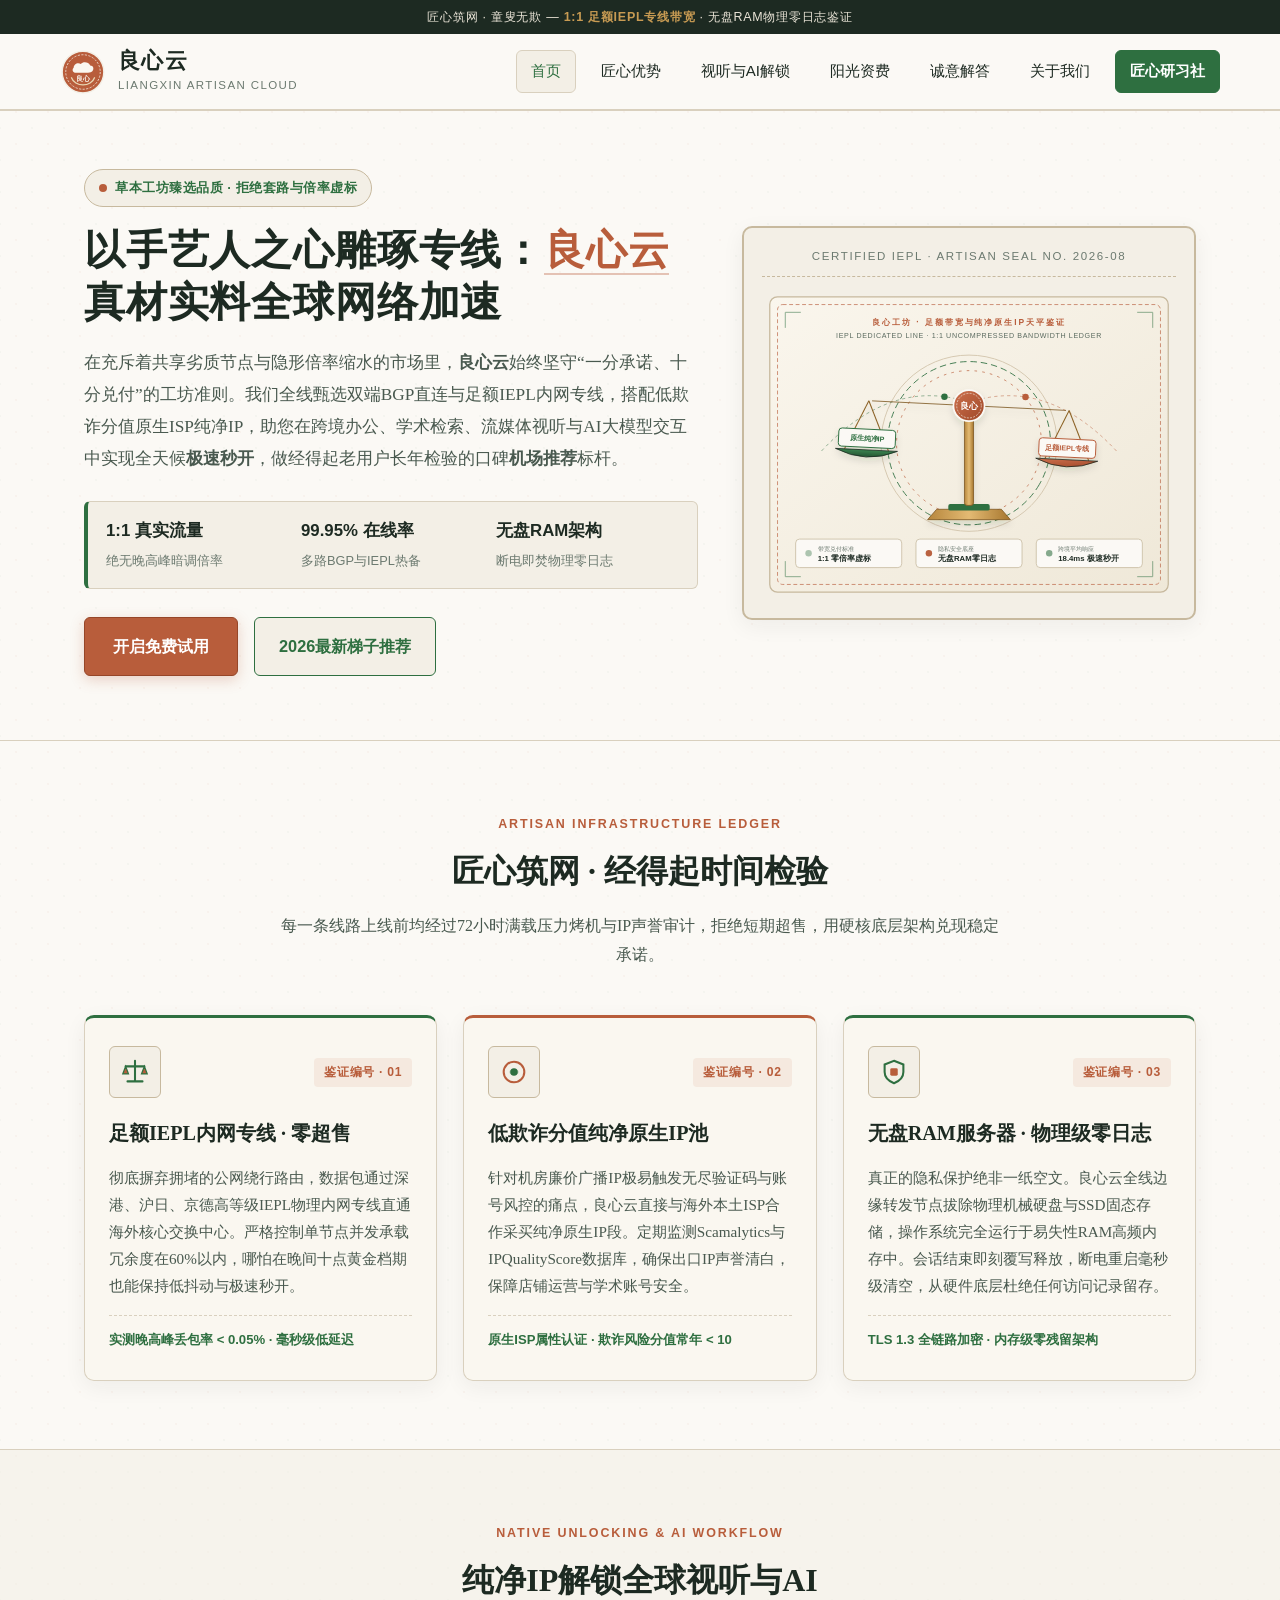
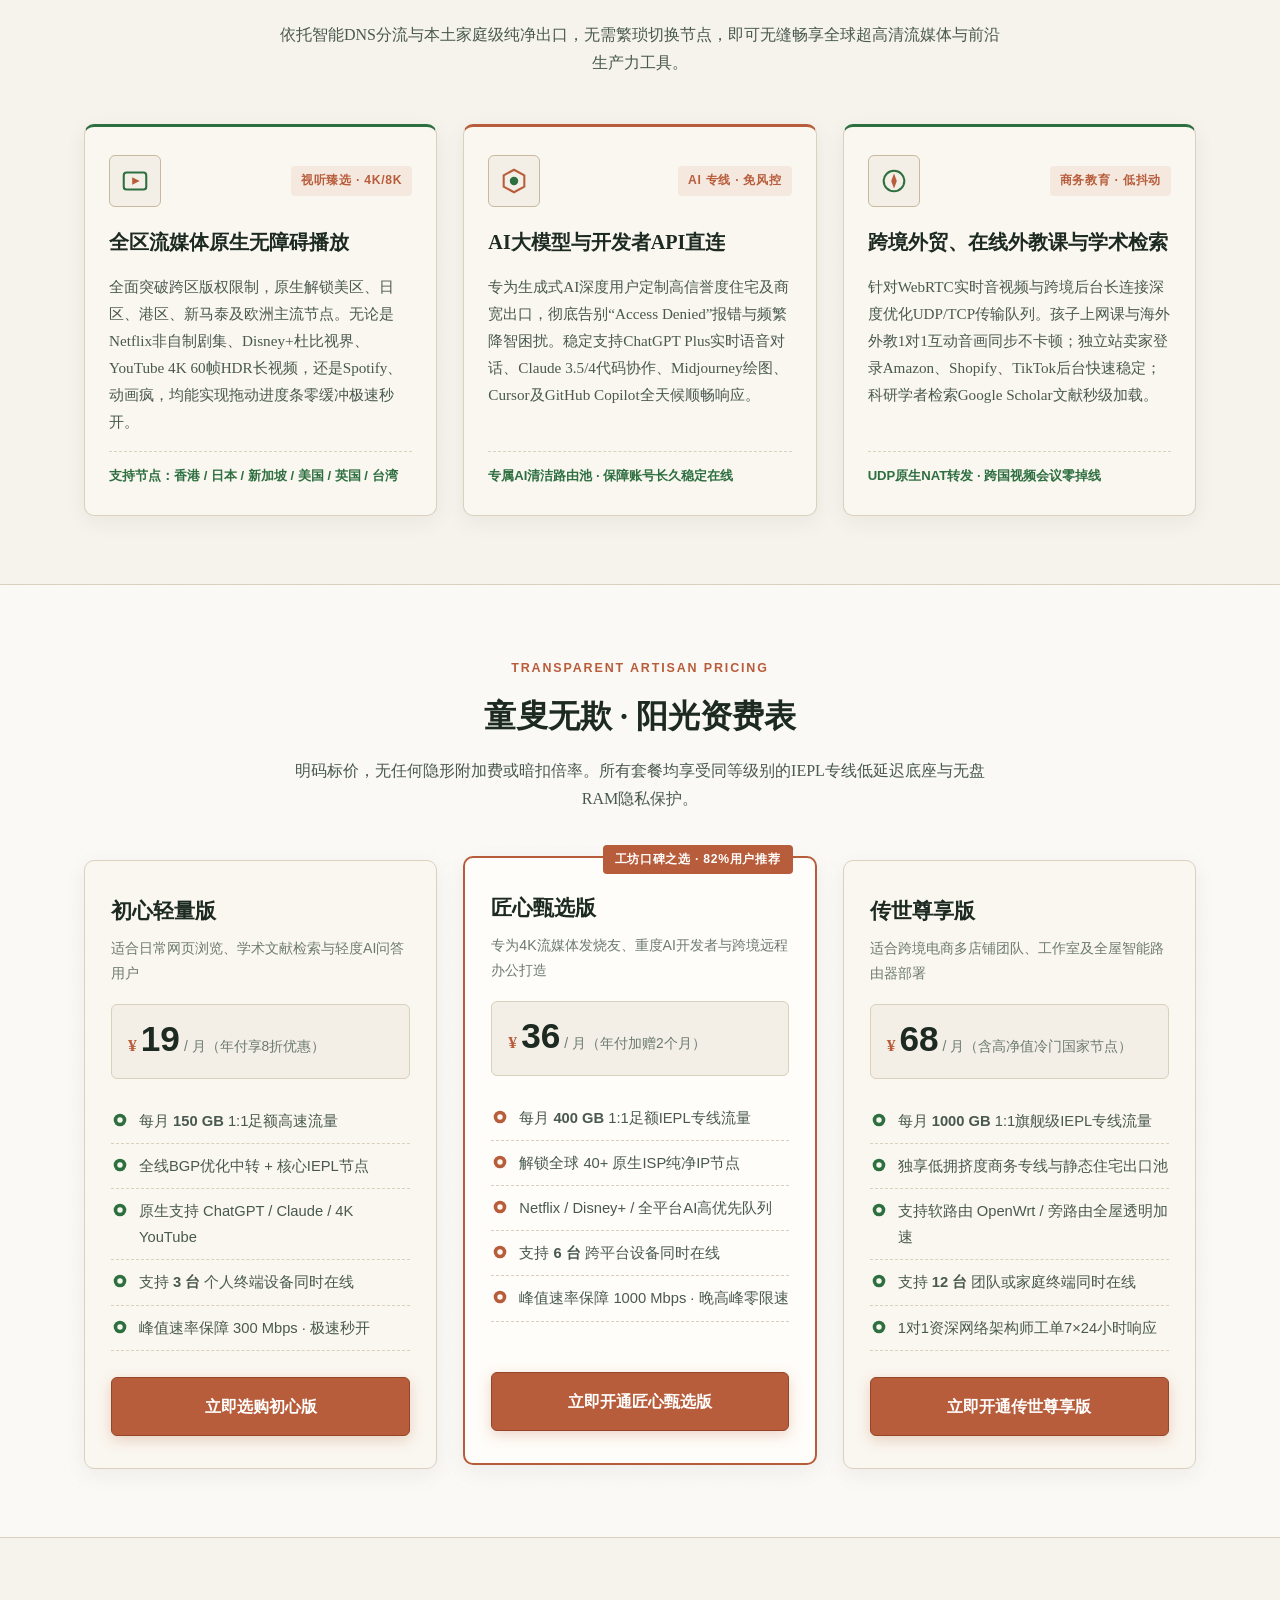
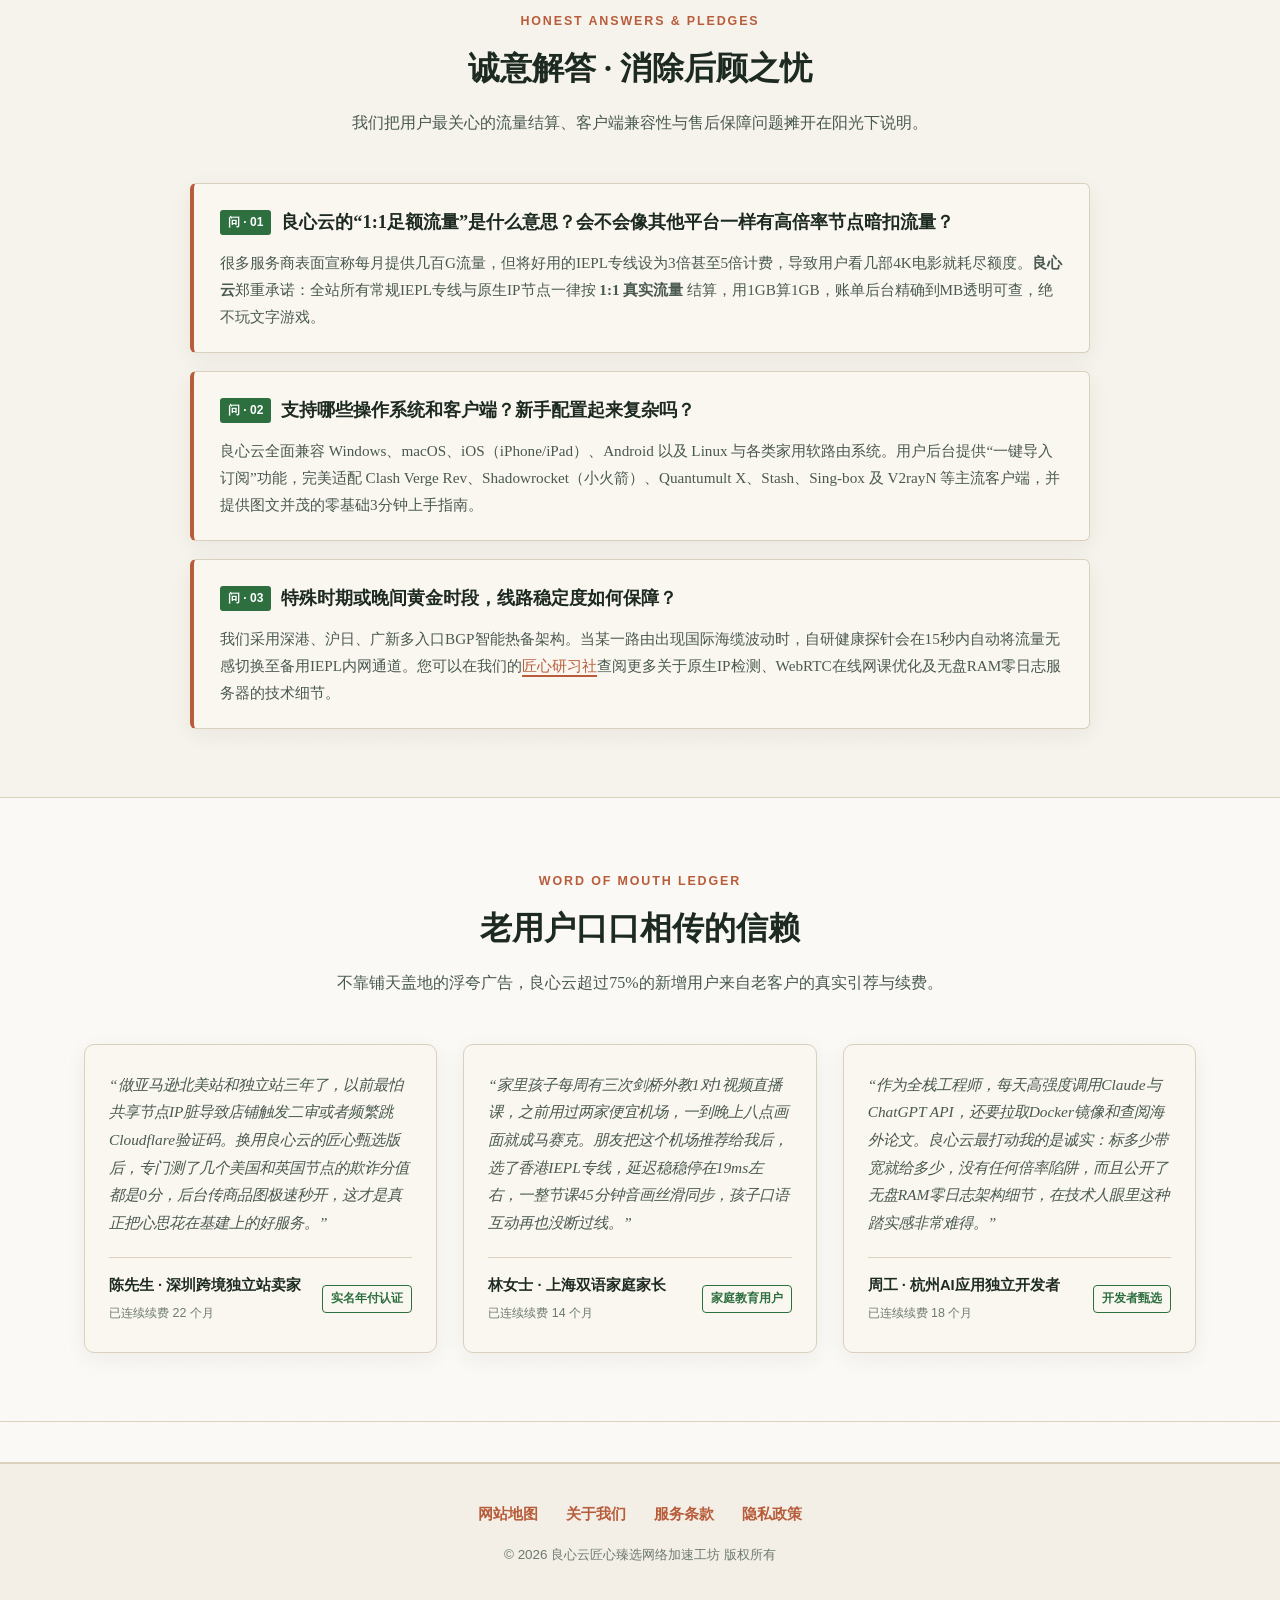
==== index.html @ 4a3712af "Initial commit for liangxin-yun.mom" ====
<!DOCTYPE html>
<html lang="zh-CN">
<head>
  <meta charset="UTF-8">
  <meta name="viewport" content="width=device-width, initial-scale=1.0">
  <title>良心云 - 足额IEPL专线与纯净原生IP网络加速工坊 | 2026口碑机场推荐</title>
  <meta name="description" content="良心云秉持匠心不虚标理念，提供1:1足额IEPL内网专线与高纯净度原生ISP住宅网络加速服务。4K流媒体与AI大模型极速秒开，无盘RAM零日志守护隐私，是2026年深耕品质与口碑的良心机场推荐首选。">
  <meta name="keywords" content="良心云,网络加速,极速秒开,机场推荐,IEPL专线,原生IP节点,零日志加速,流媒体解锁,跨境学术办公">
  <link rel="canonical" href="https://liangxin-yun.mom/">

  <!-- Open Graph Meta Tags -->
  <meta property="og:title" content="良心云 - 足额IEPL专线与纯净原生IP网络加速工坊 | 2026口碑机场推荐">
  <meta property="og:description" content="良心云坚持童叟无欺、足额带宽兑付。全线采用IEPL传输专线与纯净原生IP，实现全球流媒体与AI工具极速秒开，口碑相传的高品质机场推荐。">
  <meta property="og:image" content="https://liangxin-yun.mom/hero-artisan-seal.svg">
  <meta property="og:url" content="https://liangxin-yun.mom/">
  <meta property="og:type" content="website">
  <meta property="og:site_name" content="良心云">

  <!-- Twitter Card Meta Tags -->
  <meta name="twitter:card" content="summary_large_image">
  <meta name="twitter:title" content="良心云 - 足额IEPL专线与纯净原生IP网络加速工坊">
  <meta name="twitter:description" content="1:1足额IEPL专线，无盘RAM零日志架构，全球4K视听与AI大模型极速秒开，经得起时间检验的良心云网络加速。">
  <meta name="twitter:image" content="https://liangxin-yun.mom/hero-artisan-seal.svg">

  <link rel="stylesheet" href="style.css">

  <!-- JSON-LD Product Schema -->
  <script type="application/ld+json">
  {
    "@context": "https://schema.org/",
    "@type": "Product",
    "name": "良心云匠心臻选IEPL网络加速服务",
    "image": "https://liangxin-yun.mom/hero-artisan-seal.svg",
    "description": "良心云提供1:1足额带宽IEPL专线与纯净原生IP网络加速服务，支持全球流媒体与AI平台极速秒开，采用无盘RAM内存服务器落实物理级零日志。",
    "brand": {
      "@type": "Brand",
      "name": "良心云"
    },
    "sku": "LIANGXIN-IEPL-2026",
    "offers": {
      "@type": "AggregateOffer",
      "url": "https://ww012.twilightaff.com/#/?code=A56DH1Af",
      "priceCurrency": "CNY",
      "lowPrice": "19.00",
      "highPrice": "68.00",
      "offerCount": "3",
      "offers": [
        {
          "@type": "Offer",
          "name": "初心轻量版",
          "url": "https://ww012.twilightaff.com/#/?code=A56DH1Af",
          "price": "19.00",
          "priceCurrency": "CNY",
          "availability": "https://schema.org/InStock"
        },
        {
          "@type": "Offer",
          "name": "匠心甄选版",
          "url": "https://ww012.twilightaff.com/#/?code=A56DH1Af",
          "price": "36.00",
          "priceCurrency": "CNY",
          "availability": "https://schema.org/InStock"
        },
        {
          "@type": "Offer",
          "name": "传世尊享版",
          "url": "https://ww012.twilightaff.com/#/?code=A56DH1Af",
          "price": "68.00",
          "priceCurrency": "CNY",
          "availability": "https://schema.org/InStock"
        }
      ]
    },
    "aggregateRating": {
      "@type": "AggregateRating",
      "ratingValue": "4.9",
      "bestRating": "5",
      "ratingCount": "1428"
    }
  }
  </script>
</head>
<body>

  <!-- Header & Navigation -->
  <header class="site-header">
    <div class="header-topbar">
      匠心筑网 · 童叟无欺 — <span>1:1 足额IEPL专线带宽</span> · 无盘RAM物理零日志鉴证
    </div>
    <div class="container header-inner">
      <a href="index.html" class="brand-logo" aria-label="良心云首页">
        <!-- Artisanal Wax-Seal + Olive Branch + Cloud Emblem SVG Logo -->
        <svg viewBox="0 0 64 64" role="img" aria-label="良心云匠心火漆印章与草本云纹标志">
          <circle cx="32" cy="32" r="29" fill="#B85D3B" stroke="#F3EFE6" stroke-width="2"/>
          <circle cx="32" cy="32" r="24" fill="none" stroke="#FAF7F0" stroke-width="1" stroke-dasharray="3 2"/>
          <!-- Olive Branch Motif -->
          <path d="M16 40 C18 46, 25 50, 32 50 C39 50, 46 46, 48 40" fill="none" stroke="#E9D8B4" stroke-width="1.8" stroke-linecap="round"/>
          <!-- Cloud & Balance Crest -->
          <path d="M22 33 C18 33, 16 29, 19 26 C19 21, 25 18, 29 21 C32 17, 40 18, 42 23 C46 23, 48 27, 45 31 C44 32, 42 33, 39 33 Z" fill="#FAF7F0"/>
          <text x="32" y="45" text-anchor="middle" font-family="Songti SC, serif" font-size="10" font-weight="700" fill="#FAF7F0">良心</text>
        </svg>
        <div class="brand-text-wrap">
          <span class="brand-title">良心云</span>
          <span class="brand-subtitle">LIANGXIN ARTISAN CLOUD</span>
        </div>
      </a>

      <nav class="main-nav" aria-label="主导航">
        <a href="index.html" class="active">首页</a>
        <a href="index.html#advantages">匠心优势</a>
        <a href="index.html#streaming">视听与AI解锁</a>
        <a href="index.html#pricing">阳光资费</a>
        <a href="index.html#faq">诚意解答</a>
        <a href="about.html">关于我们</a>
        <a href="craft-atelier.html" class="nav-atelier">匠心研习社</a>
      </nav>
    </div>
  </header>

  <main>
    <!-- 1. Hero Section -->
    <section class="hero-section">
      <div class="container hero-grid">
        <div class="hero-content">
          <div class="craft-ribbon">
            <span class="craft-ribbon-dot"></span>
            <span>草本工坊臻选品质 · 拒绝套路与倍率虚标</span>
          </div>
          <h1>以手艺人之心雕琢专线：<span class="highlight-seal">良心云</span>真材实料全球网络加速</h1>
          <p class="hero-lead">
            在充斥着共享劣质节点与隐形倍率缩水的市场里，<strong>良心云</strong>始终坚守“一分承诺、十分兑付”的工坊准则。我们全线甄选双端BGP直连与足额IEPL内网专线，搭配低欺诈分值原生ISP纯净IP，助您在跨境办公、学术检索、流媒体视听与AI大模型交互中实现全天候<strong>极速秒开</strong>，做经得起老用户长年检验的口碑<strong>机场推荐</strong>标杆。
          </p>

          <div class="hero-pledge-bar">
            <div class="pledge-item">
              <strong>1:1 真实流量</strong>
              <span>绝无晚高峰暗调倍率</span>
            </div>
            <div class="pledge-item">
              <strong>99.95% 在线率</strong>
              <span>多路BGP与IEPL热备</span>
            </div>
            <div class="pledge-item">
              <strong>无盘RAM架构</strong>
              <span>断电即焚物理零日志</span>
            </div>
          </div>

          <div class="hero-cta-group">
            <a href="https://ww012.twilightaff.com/#/?code=A56DH1Af" class="btn-primary" rel="nofollow" target="_blank">
              开启免费试用
            </a>
            <a href="https://tizilab.net/paihang/" class="btn-secondary" target="_blank">
              2026最新梯子推荐
            </a>
          </div>
        </div>

        <div class="hero-visual-frame">
          <img src="hero-artisan-seal.svg" alt="良心云匠心天平零虚标与纯净专线守护动态徽章图" class="hero-anim-img" width="640" height="480">
        </div>
      </div>
    </section>

    <!-- 2. Core Advantages (3 Cards) -->
    <section id="advantages" class="section-block">
      <div class="container">
        <div class="section-header">
          <span class="section-kicker">ARTISAN INFRASTRUCTURE LEDGER</span>
          <h2>匠心筑网 · 经得起时间检验</h2>
          <p>每一条线路上线前均经过72小时满载压力烤机与IP声誉审计，拒绝短期超售，用硬核底层架构兑现稳定承诺。</p>
        </div>

        <div class="cards-grid-3">
          <!-- Card 1 -->
          <article class="craft-card">
            <div>
              <div class="card-stamp-header">
                <div class="card-icon-badge">
                  <svg viewBox="0 0 32 32" aria-label="足额专线天平徽章图标">
                    <path d="M16 4 L16 26 M8 26 L24 26 M6 10 L26 10" stroke="#2E6F40" stroke-width="2.2" stroke-linecap="round"/>
                    <path d="M6 10 L3 18 L9 18 Z M26 10 L23 18 L29 18 Z" fill="#B85D3B" stroke="#2E6F40" stroke-width="1.4"/>
                  </svg>
                </div>
                <span class="card-serial">鉴证编号 · 01</span>
              </div>
              <h3>足额IEPL内网专线 · 零超售</h3>
              <p>彻底摒弃拥堵的公网绕行路由，数据包通过深港、沪日、京德高等级IEPL物理内网专线直通海外核心交换中心。严格控制单节点并发承载冗余度在60%以内，哪怕在晚间十点黄金档期也能保持低抖动与极速秒开。</p>
            </div>
            <div class="card-ledger-meta">实测晚高峰丢包率 &lt; 0.05% · 毫秒级低延迟</div>
          </article>

          <!-- Card 2 -->
          <article class="craft-card copper-top">
            <div>
              <div class="card-stamp-header">
                <div class="card-icon-badge">
                  <svg viewBox="0 0 32 32" aria-label="纯净原生IP印章图标">
                    <circle cx="16" cy="16" r="11" fill="none" stroke="#B85D3B" stroke-width="2.2"/>
                    <path d="M11 16 C11 12, 21 12, 21 16 C21 20, 11 20, 11 16 Z" fill="#2E6F40" opacity="0.25"/>
                    <circle cx="16" cy="16" r="4" fill="#2E6F40"/>
                  </svg>
                </div>
                <span class="card-serial">鉴证编号 · 02</span>
              </div>
              <h3>低欺诈分值纯净原生IP池</h3>
              <p>针对机房廉价广播IP极易触发无尽验证码与账号风控的痛点，良心云直接与海外本土ISP合作采买纯净原生IP段。定期监测Scamalytics与IPQualityScore数据库，确保出口IP声誉清白，保障店铺运营与学术账号安全。</p>
            </div>
            <div class="card-ledger-meta">原生ISP属性认证 · 欺诈风险分值常年 &lt; 10</div>
          </article>

          <!-- Card 3 -->
          <article class="craft-card">
            <div>
              <div class="card-stamp-header">
                <div class="card-icon-badge">
                  <svg viewBox="0 0 32 32" aria-label="无盘RAM内存服务器隐私盾牌图标">
                    <path d="M16 4 L26 8 L26 16 C26 22 21 26 16 28 C11 26 6 22 6 16 L6 8 Z" fill="none" stroke="#2E6F40" stroke-width="2.2"/>
                    <rect x="12" y="12" width="8" height="8" rx="1.5" fill="#B85D3B"/>
                  </svg>
                </div>
                <span class="card-serial">鉴证编号 · 03</span>
              </div>
              <h3>无盘RAM服务器 · 物理级零日志</h3>
              <p>真正的隐私保护绝非一纸空文。良心云全线边缘转发节点拔除物理机械硬盘与SSD固态存储，操作系统完全运行于易失性RAM高频内存中。会话结束即刻覆写释放，断电重启毫秒级清空，从硬件底层杜绝任何访问记录留存。</p>
            </div>
            <div class="card-ledger-meta">TLS 1.3 全链路加密 · 内存级零残留架构</div>
          </article>
        </div>
      </div>
    </section>

    <!-- 3. Streaming Media & AI Support (3 Cards) -->
    <section id="streaming" class="section-block alt-bg">
      <div class="container">
        <div class="section-header">
          <span class="section-kicker">NATIVE UNLOCKING &amp; AI WORKFLOW</span>
          <h2>纯净IP解锁全球视听与AI</h2>
          <p>依托智能DNS分流与本土家庭级纯净出口，无需繁琐切换节点，即可无缝畅享全球超高清流媒体与前沿生产力工具。</p>
        </div>

        <div class="cards-grid-3">
          <!-- Card 1 -->
          <article class="craft-card">
            <div>
              <div class="card-stamp-header">
                <div class="card-icon-badge">
                  <svg viewBox="0 0 32 32" aria-label="4K超高清流媒体胶片徽章图标">
                    <rect x="4" y="7" width="24" height="18" rx="3" fill="none" stroke="#2E6F40" stroke-width="2.2"/>
                    <polygon points="13,12 21,16 13,20" fill="#B85D3B"/>
                  </svg>
                </div>
                <span class="card-serial">视听臻选 · 4K/8K</span>
              </div>
              <h3>全区流媒体原生无障碍播放</h3>
              <p>全面突破跨区版权限制，原生解锁美区、日区、港区、新马泰及欧洲主流节点。无论是Netflix非自制剧集、Disney+杜比视界、YouTube 4K 60帧HDR长视频，还是Spotify、动画疯，均能实现拖动进度条零缓冲极速秒开。</p>
            </div>
            <div class="card-ledger-meta">支持节点：香港 / 日本 / 新加坡 / 美国 / 英国 / 台湾</div>
          </article>

          <!-- Card 2 -->
          <article class="craft-card copper-top">
            <div>
              <div class="card-stamp-header">
                <div class="card-icon-badge">
                  <svg viewBox="0 0 32 32" aria-label="AI生产力大模型晶格图标">
                    <polygon points="16,4 27,10 27,22 16,28 5,22 5,10" fill="none" stroke="#B85D3B" stroke-width="2.2"/>
                    <circle cx="16" cy="16" r="4.5" fill="#2E6F40"/>
                  </svg>
                </div>
                <span class="card-serial">AI 专线 · 免风控</span>
              </div>
              <h3>AI大模型与开发者API直连</h3>
              <p>专为生成式AI深度用户定制高信誉度住宅及商宽出口，彻底告别“Access Denied”报错与频繁降智困扰。稳定支持ChatGPT Plus实时语音对话、Claude 3.5/4代码协作、Midjourney绘图、Cursor及GitHub Copilot全天候顺畅响应。</p>
            </div>
            <div class="card-ledger-meta">专属AI清洁路由池 · 保障账号长久稳定在线</div>
          </article>

          <!-- Card 3 -->
          <article class="craft-card">
            <div>
              <div class="card-stamp-header">
                <div class="card-icon-badge">
                  <svg viewBox="0 0 32 32" aria-label="跨境电商与在线视频课指南针图标">
                    <circle cx="16" cy="16" r="11" fill="none" stroke="#2E6F40" stroke-width="2.2"/>
                    <polygon points="16,8 19,16 16,24 13,16" fill="#B85D3B"/>
                  </svg>
                </div>
                <span class="card-serial">商务教育 · 低抖动</span>
              </div>
              <h3>跨境外贸、在线外教课与学术检索</h3>
              <p>针对WebRTC实时音视频与跨境后台长连接深度优化UDP/TCP传输队列。孩子上网课与海外外教1对1互动音画同步不卡顿；独立站卖家登录Amazon、Shopify、TikTok后台快速稳定；科研学者检索Google Scholar文献秒级加载。</p>
            </div>
            <div class="card-ledger-meta">UDP原生NAT转发 · 跨国视频会议零掉线</div>
          </article>
        </div>
      </div>
    </section>

    <!-- 4. Pricing Comparison Table (3 Tiers) -->
    <section id="pricing" class="section-block">
      <div class="container">
        <div class="section-header">
          <span class="section-kicker">TRANSPARENT ARTISAN PRICING</span>
          <h2>童叟无欺 · 阳光资费表</h2>
          <p>明码标价，无任何隐形附加费或暗扣倍率。所有套餐均享受同等级别的IEPL专线低延迟底座与无盘RAM隐私保护。</p>
        </div>

        <div class="pricing-grid">
          <!-- Tier 1 -->
          <div class="pricing-card">
            <div>
              <div class="pricing-tier-name">初心轻量版</div>
              <div class="pricing-tier-desc">适合日常网页浏览、学术文献检索与轻度AI问答用户</div>
              <div class="pricing-amount-box">
                <span class="price-currency">¥</span>
                <span class="price-number">19</span>
                <span class="price-cycle">/ 月（年付享8折优惠）</span>
              </div>
              <ul class="pricing-spec-list">
                <li>
                  <svg viewBox="0 0 20 20"><circle cx="10" cy="10" r="7" fill="#2E6F40"/><circle cx="10" cy="10" r="3" fill="#FAF7F0"/></svg>
                  <span>每月 <strong>150 GB</strong> 1:1足额高速流量</span>
                </li>
                <li>
                  <svg viewBox="0 0 20 20"><circle cx="10" cy="10" r="7" fill="#2E6F40"/><circle cx="10" cy="10" r="3" fill="#FAF7F0"/></svg>
                  <span>全线BGP优化中转 + 核心IEPL节点</span>
                </li>
                <li>
                  <svg viewBox="0 0 20 20"><circle cx="10" cy="10" r="7" fill="#2E6F40"/><circle cx="10" cy="10" r="3" fill="#FAF7F0"/></svg>
                  <span>原生支持 ChatGPT / Claude / 4K YouTube</span>
                </li>
                <li>
                  <svg viewBox="0 0 20 20"><circle cx="10" cy="10" r="7" fill="#2E6F40"/><circle cx="10" cy="10" r="3" fill="#FAF7F0"/></svg>
                  <span>支持 <strong>3 台</strong> 个人终端设备同时在线</span>
                </li>
                <li>
                  <svg viewBox="0 0 20 20"><circle cx="10" cy="10" r="7" fill="#2E6F40"/><circle cx="10" cy="10" r="3" fill="#FAF7F0"/></svg>
                  <span>峰值速率保障 300 Mbps · 极速秒开</span>
                </li>
              </ul>
            </div>
            <a href="https://ww012.twilightaff.com/#/?code=A56DH1Af" class="btn-primary btn-block" rel="nofollow" target="_blank">
              立即选购初心版
            </a>
          </div>

          <!-- Tier 2 (Featured) -->
          <div class="pricing-card featured">
            <span class="pricing-seal-ribbon">工坊口碑之选 · 82%用户推荐</span>
            <div>
              <div class="pricing-tier-name">匠心甄选版</div>
              <div class="pricing-tier-desc">专为4K流媒体发烧友、重度AI开发者与跨境远程办公打造</div>
              <div class="pricing-amount-box">
                <span class="price-currency">¥</span>
                <span class="price-number">36</span>
                <span class="price-cycle">/ 月（年付加赠2个月）</span>
              </div>
              <ul class="pricing-spec-list">
                <li>
                  <svg viewBox="0 0 20 20"><circle cx="10" cy="10" r="7" fill="#B85D3B"/><circle cx="10" cy="10" r="3" fill="#FAF7F0"/></svg>
                  <span>每月 <strong>400 GB</strong> 1:1足额IEPL专线流量</span>
                </li>
                <li>
                  <svg viewBox="0 0 20 20"><circle cx="10" cy="10" r="7" fill="#B85D3B"/><circle cx="10" cy="10" r="3" fill="#FAF7F0"/></svg>
                  <span>解锁全球 40+ 原生ISP纯净IP节点</span>
                </li>
                <li>
                  <svg viewBox="0 0 20 20"><circle cx="10" cy="10" r="7" fill="#B85D3B"/><circle cx="10" cy="10" r="3" fill="#FAF7F0"/></svg>
                  <span>Netflix / Disney+ / 全平台AI高优先队列</span>
                </li>
                <li>
                  <svg viewBox="0 0 20 20"><circle cx="10" cy="10" r="7" fill="#B85D3B"/><circle cx="10" cy="10" r="3" fill="#FAF7F0"/></svg>
                  <span>支持 <strong>6 台</strong> 跨平台设备同时在线</span>
                </li>
                <li>
                  <svg viewBox="0 0 20 20"><circle cx="10" cy="10" r="7" fill="#B85D3B"/><circle cx="10" cy="10" r="3" fill="#FAF7F0"/></svg>
                  <span>峰值速率保障 1000 Mbps · 晚高峰零限速</span>
                </li>
              </ul>
            </div>
            <a href="https://ww012.twilightaff.com/#/?code=A56DH1Af" class="btn-primary btn-block" rel="nofollow" target="_blank">
              立即开通匠心甄选版
            </a>
          </div>

          <!-- Tier 3 -->
          <div class="pricing-card">
            <div>
              <div class="pricing-tier-name">传世尊享版</div>
              <div class="pricing-tier-desc">适合跨境电商多店铺团队、工作室及全屋智能路由器部署</div>
              <div class="pricing-amount-box">
                <span class="price-currency">¥</span>
                <span class="price-number">68</span>
                <span class="price-cycle">/ 月（含高净值冷门国家节点）</span>
              </div>
              <ul class="pricing-spec-list">
                <li>
                  <svg viewBox="0 0 20 20"><circle cx="10" cy="10" r="7" fill="#2E6F40"/><circle cx="10" cy="10" r="3" fill="#FAF7F0"/></svg>
                  <span>每月 <strong>1000 GB</strong> 1:1旗舰级IEPL专线流量</span>
                </li>
                <li>
                  <svg viewBox="0 0 20 20"><circle cx="10" cy="10" r="7" fill="#2E6F40"/><circle cx="10" cy="10" r="3" fill="#FAF7F0"/></svg>
                  <span>独享低拥挤度商务专线与静态住宅出口池</span>
                </li>
                <li>
                  <svg viewBox="0 0 20 20"><circle cx="10" cy="10" r="7" fill="#2E6F40"/><circle cx="10" cy="10" r="3" fill="#FAF7F0"/></svg>
                  <span>支持软路由 OpenWrt / 旁路由全屋透明加速</span>
                </li>
                <li>
                  <svg viewBox="0 0 20 20"><circle cx="10" cy="10" r="7" fill="#2E6F40"/><circle cx="10" cy="10" r="3" fill="#FAF7F0"/></svg>
                  <span>支持 <strong>12 台</strong> 团队或家庭终端同时在线</span>
                </li>
                <li>
                  <svg viewBox="0 0 20 20"><circle cx="10" cy="10" r="7" fill="#2E6F40"/><circle cx="10" cy="10" r="3" fill="#FAF7F0"/></svg>
                  <span>1对1资深网络架构师工单7×24小时响应</span>
                </li>
              </ul>
            </div>
            <a href="https://ww012.twilightaff.com/#/?code=A56DH1Af" class="btn-primary btn-block" rel="nofollow" target="_blank">
              立即开通传世尊享版
            </a>
          </div>
        </div>
      </div>
    </section>

    <!-- 5. FAQ Section (3 Items) -->
    <section id="faq" class="section-block alt-bg">
      <div class="container">
        <div class="section-header">
          <span class="section-kicker">HONEST ANSWERS &amp; PLEDGES</span>
          <h2>诚意解答 · 消除后顾之忧</h2>
          <p>我们把用户最关心的流量结算、客户端兼容性与售后保障问题摊开在阳光下说明。</p>
        </div>

        <div class="faq-ledger-list">
          <div class="faq-item">
            <h3><span class="faq-q-badge">问 · 01</span>良心云的“1:1足额流量”是什么意思？会不会像其他平台一样有高倍率节点暗扣流量？</h3>
            <p>很多服务商表面宣称每月提供几百G流量，但将好用的IEPL专线设为3倍甚至5倍计费，导致用户看几部4K电影就耗尽额度。<strong>良心云</strong>郑重承诺：全站所有常规IEPL专线与原生IP节点一律按 <strong>1:1 真实流量</strong> 结算，用1GB算1GB，账单后台精确到MB透明可查，绝不玩文字游戏。</p>
          </div>

          <div class="faq-item">
            <h3><span class="faq-q-badge">问 · 02</span>支持哪些操作系统和客户端？新手配置起来复杂吗？</h3>
            <p>良心云全面兼容 Windows、macOS、iOS（iPhone/iPad）、Android 以及 Linux 与各类家用软路由系统。用户后台提供“一键导入订阅”功能，完美适配 Clash Verge Rev、Shadowrocket（小火箭）、Quantumult X、Stash、Sing-box 及 V2rayN 等主流客户端，并提供图文并茂的零基础3分钟上手指南。</p>
          </div>

          <div class="faq-item">
            <h3><span class="faq-q-badge">问 · 03</span>特殊时期或晚间黄金时段，线路稳定度如何保障？</h3>
            <p>我们采用深港、沪日、广新多入口BGP智能热备架构。当某一路由出现国际海缆波动时，自研健康探针会在15秒内自动将流量无感切换至备用IEPL内网通道。您可以在我们的<a href="craft-atelier.html">匠心研习社</a>查阅更多关于原生IP检测、WebRTC在线网课优化及无盘RAM零日志服务器的技术细节。</p>
          </div>
        </div>
      </div>
    </section>

    <!-- 6. User Testimonials (3 Items) -->
    <section id="testimonials" class="section-block">
      <div class="container">
        <div class="section-header">
          <span class="section-kicker">WORD OF MOUTH LEDGER</span>
          <h2>老用户口口相传的信赖</h2>
          <p>不靠铺天盖地的浮夸广告，良心云超过75%的新增用户来自老客户的真实引荐与续费。</p>
        </div>

        <div class="cards-grid-3">
          <div class="testimonial-card">
            <p class="testimonial-quote">
              “做亚马逊北美站和独立站三年了，以前最怕共享节点IP脏导致店铺触发二审或者频繁跳Cloudflare验证码。换用良心云的匠心甄选版后，专门测了几个美国和英国节点的欺诈分值都是0分，后台传商品图极速秒开，这才是真正把心思花在基建上的好服务。”
            </p>
            <div class="testimonial-author">
              <div class="author-info">
                <strong>陈先生 · 深圳跨境独立站卖家</strong>
                <span>已连续续费 22 个月</span>
              </div>
              <span class="author-seal">实名年付认证</span>
            </div>
          </div>

          <div class="testimonial-card">
            <p class="testimonial-quote">
              “家里孩子每周有三次剑桥外教1对1视频直播课，之前用过两家便宜机场，一到晚上八点画面就成马赛克。朋友把这个机场推荐给我后，选了香港IEPL专线，延迟稳稳停在19ms左右，一整节课45分钟音画丝滑同步，孩子口语互动再也没断过线。”
            </p>
            <div class="testimonial-author">
              <div class="author-info">
                <strong>林女士 · 上海双语家庭家长</strong>
                <span>已连续续费 14 个月</span>
              </div>
              <span class="author-seal">家庭教育用户</span>
            </div>
          </div>

          <div class="testimonial-card">
            <p class="testimonial-quote">
              “作为全栈工程师，每天高强度调用Claude与ChatGPT API，还要拉取Docker镜像和查阅海外论文。良心云最打动我的是诚实：标多少带宽就给多少，没有任何倍率陷阱，而且公开了无盘RAM零日志架构细节，在技术人眼里这种踏实感非常难得。”
            </p>
            <div class="testimonial-author">
              <div class="author-info">
                <strong>周工 · 杭州AI应用独立开发者</strong>
                <span>已连续续费 18 个月</span>
              </div>
              <span class="author-seal">开发者甄选</span>
            </div>
          </div>
        </div>
      </div>
    </section>
  </main>

  <!-- 7. Footer (Chinese Only, Strictly 4 Required Link Titles) -->
  <footer class="site-footer">
    <div class="container footer-inner">
      <nav class="footer-links" aria-label="页脚导航">
        <a href="sitemap.html">网站地图</a>
        <a href="about.html">关于我们</a>
        <a href="terms.html">服务条款</a>
        <a href="privacy.html">隐私政策</a>
      </nav>
      <p class="footer-copy">© 2026 良心云匠心臻选网络加速工坊 版权所有</p>
    </div>
  </footer>

</body>
</html>
---- style.css ----
/* ==========================================================================
   良心云 (liangxin-yun.mom) — 草本工坊与匠心臻选品质风
   Botanical Apothecary & Artisanal Craft Seal Stylesheet
   Palette:
   - Organic Linen Cream: #FBF9F5
   - Warm Parchment Card: #F3EFE6
   - Deep Parchment Border: #DFD7C6
   - Deep Botanical Charcoal: #1D2A22
   - Muted Sage Text: #4B5B51
   - Herbal Olive-Emerald: #2E6F40
   - Artisanal Copper-Terracotta: #B85D3B
   ========================================================================== */

:root {
  --bg-linen: #FBF9F5;
  --bg-parchment: #F3EFE6;
  --bg-card-inner: #FAF7F0;
  --border-craft: #D9D0BE;
  --border-accent: #C7B99E;
  --text-charcoal: #1D2A22;
  --text-sage: #49594F;
  --text-muted: #6C7A70;
  --herb-emerald: #2E6F40;
  --herb-emerald-dark: #21522E;
  --copper-seal: #B85D3B;
  --copper-seal-dark: #964628;
  --gold-wax: #C89B53;
  --shadow-craft: 0 6px 22px rgba(29, 42, 34, 0.06);
  --radius-sm: 6px;
  --radius-md: 10px;
}

* {
  box-sizing: border-box;
  margin: 0;
  padding: 0;
}

html {
  font-size: 16px;
  scroll-behavior: smooth;
}

body {
  font-family: "Songti SC", "Noto Serif SC", "Source Han Serif SC", "PingFang SC", "Microsoft YaHei", serif;
  background-color: var(--bg-linen);
  color: var(--text-charcoal);
  line-height: 1.78;
  background-image: radial-gradient(rgba(184, 93, 59, 0.04) 1px, transparent 1px),
                    radial-gradient(rgba(46, 111, 64, 0.03) 1px, var(--bg-linen) 1px);
  background-size: 32px 32px;
  background-position: 0 0, 16px 16px;
  -webkit-font-smoothing: antialiased;
}

/* Sans-serif utility for UI badges, tables, numbers */
.font-sans {
  font-family: "PingFang SC", "Hiragino Sans GB", "Microsoft YaHei", -apple-system, BlinkMacSystemFont, sans-serif;
}

/* Global Link Rules: Prominent Copper-Terracotta, consistent before and after visited */
a,
a:visited {
  color: var(--copper-seal);
  text-decoration: underline;
  text-underline-offset: 4px;
  text-decoration-thickness: 1.5px;
  transition: color 0.2s ease, background-color 0.2s ease, border-color 0.2s ease;
}

a:hover,
a:focus {
  color: var(--herb-emerald);
}

.container {
  max-width: 1160px;
  margin: 0 auto;
  padding: 0 24px;
}

/* ==========================================================================
   Header & Navigation (Desktop + Mobile Visible Wrap)
   ========================================================================== */
.site-header {
  background-color: rgba(251, 249, 245, 0.96);
  border-bottom: 2px double var(--border-craft);
  position: sticky;
  top: 0;
  z-index: 100;
  backdrop-filter: blur(6px);
}

.header-topbar {
  background-color: var(--text-charcoal);
  color: #EAE4D7;
  font-size: 0.78rem;
  padding: 6px 0;
  text-align: center;
  letter-spacing: 0.06em;
  font-family: "PingFang SC", "Microsoft YaHei", sans-serif;
}

.header-topbar span {
  color: var(--gold-wax);
  font-weight: 600;
}

.header-inner {
  display: flex;
  align-items: center;
  justify-content: space-between;
  padding: 14px 0;
  gap: 20px;
  flex-wrap: wrap;
}

.brand-logo,
.brand-logo:visited {
  display: inline-flex;
  align-items: center;
  gap: 12px;
  text-decoration: none;
  color: var(--text-charcoal);
}

.brand-logo:hover {
  color: var(--herb-emerald);
}

.brand-logo svg {
  width: 46px;
  height: 46px;
  flex-shrink: 0;
}

.brand-text-wrap {
  display: flex;
  flex-direction: column;
}

.brand-title {
  font-size: 1.38rem;
  font-weight: 700;
  letter-spacing: 0.06em;
  color: var(--text-charcoal);
  line-height: 1.2;
}

.brand-subtitle {
  font-size: 0.72rem;
  color: var(--text-muted);
  letter-spacing: 0.12em;
  font-family: "PingFang SC", "Microsoft YaHei", sans-serif;
}

.main-nav {
  display: flex;
  align-items: center;
  gap: 10px;
  flex-wrap: wrap;
}

.main-nav a,
.main-nav a:visited {
  text-decoration: none;
  color: var(--text-charcoal);
  font-family: "PingFang SC", "Microsoft YaHei", sans-serif;
  font-size: 0.94rem;
  font-weight: 500;
  padding: 7px 14px;
  border-radius: var(--radius-sm);
  border: 1px solid transparent;
  transition: all 0.2s ease;
}

.main-nav a:hover,
.main-nav a.active {
  color: var(--herb-emerald);
  background-color: var(--bg-parchment);
  border-color: var(--border-craft);
}

.main-nav a.nav-atelier,
.main-nav a.nav-atelier:visited {
  background-color: var(--herb-emerald);
  color: #FFFFFF;
  border-color: var(--herb-emerald);
  font-weight: 600;
}

.main-nav a.nav-atelier:hover {
  background-color: var(--herb-emerald-dark);
  color: #FFFFFF;
}

/* ==========================================================================
   Hero Section
   ========================================================================== */
.hero-section {
  padding: 58px 0 64px;
  border-bottom: 1px solid var(--border-craft);
  position: relative;
}

.hero-grid {
  display: grid;
  grid-template-columns: 1.15fr 0.85fr;
  gap: 44px;
  align-items: center;
}

.craft-ribbon {
  display: inline-flex;
  align-items: center;
  gap: 8px;
  background-color: var(--bg-parchment);
  border: 1px solid var(--border-accent);
  padding: 6px 14px;
  border-radius: 999px;
  font-size: 0.82rem;
  color: var(--herb-emerald);
  font-family: "PingFang SC", "Microsoft YaHei", sans-serif;
  font-weight: 600;
  margin-bottom: 18px;
  letter-spacing: 0.04em;
}

.craft-ribbon-dot {
  width: 8px;
  height: 8px;
  border-radius: 50%;
  background-color: var(--copper-seal);
  display: inline-block;
}

.hero-content h1 {
  font-size: 2.55rem;
  line-height: 1.28;
  color: var(--text-charcoal);
  margin-bottom: 18px;
  font-weight: 700;
  letter-spacing: 0.02em;
}

.hero-content h1 .highlight-seal {
  color: var(--copper-seal);
  border-bottom: 2px solid rgba(184, 93, 59, 0.35);
}

.hero-lead {
  font-size: 1.08rem;
  color: var(--text-sage);
  margin-bottom: 26px;
  line-height: 1.85;
}

.hero-pledge-bar {
  display: grid;
  grid-template-columns: repeat(3, 1fr);
  gap: 12px;
  background-color: var(--bg-parchment);
  border: 1px solid var(--border-craft);
  border-left: 4px solid var(--herb-emerald);
  padding: 14px 18px;
  border-radius: var(--radius-sm);
  margin-bottom: 28px;
  font-family: "PingFang SC", "Microsoft YaHei", sans-serif;
}

.pledge-item strong {
  display: block;
  font-size: 1.05rem;
  color: var(--text-charcoal);
}

.pledge-item span {
  font-size: 0.8rem;
  color: var(--text-muted);
}

.hero-cta-group {
  display: flex;
  flex-wrap: wrap;
  gap: 16px;
  align-items: center;
}

.btn-primary,
.btn-primary:visited {
  display: inline-flex;
  align-items: center;
  justify-content: center;
  gap: 10px;
  background-color: var(--copper-seal);
  color: #FFFFFF;
  text-decoration: none;
  font-family: "PingFang SC", "Microsoft YaHei", sans-serif;
  font-weight: 600;
  font-size: 1.02rem;
  padding: 14px 28px;
  border-radius: var(--radius-sm);
  border: 1px solid var(--copper-seal-dark);
  box-shadow: 0 4px 14px rgba(184, 93, 59, 0.25);
  transition: transform 0.18s ease, background-color 0.18s ease;
}

.btn-primary:hover {
  background-color: var(--copper-seal-dark);
  color: #FFFFFF;
  transform: translateY(-2px);
}

.btn-secondary,
.btn-secondary:visited {
  display: inline-flex;
  align-items: center;
  justify-content: center;
  gap: 8px;
  background-color: var(--bg-parchment);
  color: var(--herb-emerald);
  text-decoration: none;
  font-family: "PingFang SC", "Microsoft YaHei", sans-serif;
  font-weight: 600;
  font-size: 1.02rem;
  padding: 14px 24px;
  border-radius: var(--radius-sm);
  border: 1.5px solid var(--herb-emerald);
  transition: transform 0.18s ease, background-color 0.18s ease, color 0.18s ease;
}

.btn-secondary:hover {
  background-color: var(--herb-emerald);
  color: #FFFFFF;
  transform: translateY(-2px);
}

.hero-visual-frame {
  background-color: var(--bg-parchment);
  border: 2px solid var(--border-accent);
  border-radius: var(--radius-md);
  padding: 18px;
  box-shadow: var(--shadow-craft);
  position: relative;
}

.hero-visual-frame::before {
  content: "CERTIFIED IEPL · ARTISAN SEAL NO. 2026-08";
  display: block;
  text-align: center;
  font-size: 0.72rem;
  letter-spacing: 0.14em;
  color: var(--text-muted);
  border-bottom: 1px dashed var(--border-accent);
  padding-bottom: 10px;
  margin-bottom: 12px;
  font-family: "PingFang SC", "Microsoft YaHei", sans-serif;
}

.hero-anim-img {
  width: 100%;
  height: auto;
  display: block;
  border-radius: var(--radius-sm);
}

/* ==========================================================================
   Section Scaffolding & Certificate Cards
   ========================================================================== */
.section-block {
  padding: 68px 0;
  border-bottom: 1px solid var(--border-craft);
}

.section-block.alt-bg {
  background-color: rgba(243, 239, 230, 0.55);
}

.section-header {
  text-align: center;
  max-width: 720px;
  margin: 0 auto 46px;
}

.section-kicker {
  display: inline-block;
  font-family: "PingFang SC", "Microsoft YaHei", sans-serif;
  font-size: 0.78rem;
  font-weight: 600;
  text-transform: uppercase;
  letter-spacing: 0.15em;
  color: var(--copper-seal);
  margin-bottom: 8px;
}

.section-header h2 {
  font-size: 2rem;
  color: var(--text-charcoal);
  margin-bottom: 12px;
  font-weight: 700;
}

.section-header p {
  color: var(--text-sage);
  font-size: 1rem;
}

.cards-grid-3 {
  display: grid;
  grid-template-columns: repeat(3, 1fr);
  gap: 26px;
}

.craft-card {
  background-color: var(--bg-card-inner);
  border: 1px solid var(--border-craft);
  border-top: 3px solid var(--herb-emerald);
  border-radius: var(--radius-md);
  padding: 28px 24px;
  box-shadow: var(--shadow-craft);
  position: relative;
  display: flex;
  flex-direction: column;
  justify-content: space-between;
}

.craft-card.copper-top {
  border-top-color: var(--copper-seal);
}

.card-stamp-header {
  display: flex;
  align-items: center;
  justify-content: space-between;
  margin-bottom: 18px;
}

.card-icon-badge {
  width: 52px;
  height: 52px;
  border-radius: var(--radius-sm);
  background-color: var(--bg-parchment);
  border: 1px solid var(--border-accent);
  display: flex;
  align-items: center;
  justify-content: center;
}

.card-icon-badge svg {
  width: 30px;
  height: 30px;
}

.card-serial {
  font-family: "PingFang SC", "Microsoft YaHei", sans-serif;
  font-size: 0.76rem;
  font-weight: 600;
  color: var(--copper-seal);
  background-color: rgba(184, 93, 59, 0.09);
  padding: 4px 10px;
  border-radius: 4px;
  letter-spacing: 0.06em;
}

.craft-card h3 {
  font-size: 1.26rem;
  color: var(--text-charcoal);
  margin-bottom: 12px;
  font-weight: 700;
}

.craft-card p {
  color: var(--text-sage);
  font-size: 0.95rem;
  margin-bottom: 16px;
}

.card-ledger-meta {
  border-top: 1px dashed var(--border-craft);
  padding-top: 12px;
  font-family: "PingFang SC", "Microsoft YaHei", sans-serif;
  font-size: 0.82rem;
  color: var(--herb-emerald);
  font-weight: 600;
}

/* ==========================================================================
   Pricing Section (Certificate Ledger Style)
   ========================================================================== */
.pricing-grid {
  display: grid;
  grid-template-columns: repeat(3, 1fr);
  gap: 26px;
  align-items: stretch;
}

.pricing-card {
  background-color: var(--bg-card-inner);
  border: 1.5px solid var(--border-craft);
  border-radius: var(--radius-md);
  padding: 32px 26px;
  box-shadow: var(--shadow-craft);
  display: flex;
  flex-direction: column;
  justify-content: space-between;
  position: relative;
}

.pricing-card.featured {
  border: 2px solid var(--copper-seal);
  background-color: #FFFDF9;
  transform: translateY(-4px);
}

.pricing-seal-ribbon {
  position: absolute;
  top: -13px;
  right: 22px;
  background-color: var(--copper-seal);
  color: #FFFFFF;
  font-family: "PingFang SC", "Microsoft YaHei", sans-serif;
  font-size: 0.76rem;
  font-weight: 600;
  padding: 4px 12px;
  border-radius: 4px;
  letter-spacing: 0.06em;
}

.pricing-tier-name {
  font-size: 1.32rem;
  font-weight: 700;
  color: var(--text-charcoal);
  margin-bottom: 6px;
}

.pricing-tier-desc {
  font-size: 0.88rem;
  color: var(--text-muted);
  margin-bottom: 18px;
  font-family: "PingFang SC", "Microsoft YaHei", sans-serif;
}

.pricing-amount-box {
  background-color: var(--bg-parchment);
  border: 1px solid var(--border-craft);
  padding: 16px;
  border-radius: var(--radius-sm);
  margin-bottom: 20px;
  display: flex;
  align-items: baseline;
  gap: 4px;
}

.price-currency {
  font-size: 1.1rem;
  font-weight: 700;
  color: var(--copper-seal);
}

.price-number {
  font-size: 2.2rem;
  font-weight: 800;
  color: var(--text-charcoal);
  font-family: "PingFang SC", "Microsoft YaHei", sans-serif;
  line-height: 1;
}

.price-cycle {
  font-size: 0.86rem;
  color: var(--text-muted);
  font-family: "PingFang SC", "Microsoft YaHei", sans-serif;
}

.pricing-spec-list {
  list-style: none;
  margin-bottom: 26px;
  font-family: "PingFang SC", "Microsoft YaHei", sans-serif;
}

.pricing-spec-list li {
  display: flex;
  align-items: flex-start;
  gap: 10px;
  padding: 9px 0;
  border-bottom: 1px dashed var(--border-craft);
  font-size: 0.92rem;
  color: var(--text-sage);
}

.pricing-spec-list li svg {
  width: 18px;
  height: 18px;
  flex-shrink: 0;
  margin-top: 3px;
}

.btn-block {
  width: 100%;
  text-align: center;
}

/* ==========================================================================
   FAQ & Testimonials
   ========================================================================== */
.faq-ledger-list {
  max-width: 900px;
  margin: 0 auto;
  display: flex;
  flex-direction: column;
  gap: 18px;
}

.faq-item {
  background-color: var(--bg-card-inner);
  border: 1px solid var(--border-craft);
  border-left: 4px solid var(--copper-seal);
  border-radius: var(--radius-sm);
  padding: 22px 26px;
  box-shadow: var(--shadow-craft);
}

.faq-item h3 {
  font-size: 1.15rem;
  color: var(--text-charcoal);
  margin-bottom: 10px;
  display: flex;
  align-items: center;
  gap: 10px;
}

.faq-q-badge {
  background-color: var(--herb-emerald);
  color: #FFFFFF;
  font-family: "PingFang SC", "Microsoft YaHei", sans-serif;
  font-size: 0.75rem;
  padding: 2px 8px;
  border-radius: 3px;
  flex-shrink: 0;
}

.faq-item p {
  color: var(--text-sage);
  font-size: 0.95rem;
}

.testimonial-card {
  background-color: var(--bg-card-inner);
  border: 1px solid var(--border-craft);
  border-radius: var(--radius-md);
  padding: 26px 24px;
  box-shadow: var(--shadow-craft);
  display: flex;
  flex-direction: column;
  justify-content: space-between;
}

.testimonial-quote {
  font-size: 0.96rem;
  color: var(--text-sage);
  font-style: italic;
  margin-bottom: 20px;
  line-height: 1.8;
}

.testimonial-author {
  display: flex;
  align-items: center;
  justify-content: space-between;
  border-top: 1px solid var(--border-craft);
  padding-top: 14px;
  font-family: "PingFang SC", "Microsoft YaHei", sans-serif;
}

.author-info strong {
  display: block;
  font-size: 0.92rem;
  color: var(--text-charcoal);
}

.author-info span {
  font-size: 0.78rem;
  color: var(--text-muted);
}

.author-seal {
  font-size: 0.75rem;
  color: var(--herb-emerald);
  border: 1px solid var(--herb-emerald);
  padding: 2px 8px;
  border-radius: 4px;
  font-weight: 600;
}

/* ==========================================================================
   Article & Hub Layouts
   ========================================================================== */
.page-banner {
  background-color: var(--bg-parchment);
  border-bottom: 1px solid var(--border-craft);
  padding: 46px 0;
  text-align: center;
}

.page-banner h1 {
  font-size: 2.2rem;
  color: var(--text-charcoal);
  margin-bottom: 12px;
}

.page-banner p {
  max-width: 720px;
  margin: 0 auto;
  color: var(--text-sage);
  font-size: 1.02rem;
}

.hub-grid {
  display: grid;
  grid-template-columns: repeat(2, 1fr);
  gap: 28px;
  padding: 56px 0;
}

.article-card {
  background-color: var(--bg-card-inner);
  border: 1px solid var(--border-craft);
  border-top: 3px solid var(--copper-seal);
  border-radius: var(--radius-md);
  padding: 28px;
  box-shadow: var(--shadow-craft);
  display: flex;
  flex-direction: column;
  justify-content: space-between;
}

.article-meta-top {
  display: flex;
  align-items: center;
  justify-content: space-between;
  font-family: "PingFang SC", "Microsoft YaHei", sans-serif;
  font-size: 0.8rem;
  color: var(--text-muted);
  margin-bottom: 12px;
}

.article-tag {
  background-color: var(--bg-parchment);
  color: var(--herb-emerald);
  border: 1px solid var(--border-accent);
  padding: 2px 10px;
  border-radius: 4px;
  font-weight: 600;
}

.article-card h2 {
  font-size: 1.32rem;
  line-height: 1.42;
  margin-bottom: 12px;
}

.article-card h2 a,
.article-card h2 a:visited {
  color: var(--text-charcoal);
  text-decoration: none;
}

.article-card h2 a:hover {
  color: var(--copper-seal);
}

.article-card p {
  color: var(--text-sage);
  font-size: 0.95rem;
  margin-bottom: 20px;
}

.article-readmore,
.article-readmore:visited {
  font-family: "PingFang SC", "Microsoft YaHei", sans-serif;
  font-size: 0.9rem;
  font-weight: 600;
  color: var(--copper-seal);
  text-decoration: underline;
}

/* Single Article Content */
.article-wrapper {
  max-width: 840px;
  margin: 48px auto 64px;
  background-color: var(--bg-card-inner);
  border: 1px solid var(--border-craft);
  border-radius: var(--radius-md);
  padding: 44px 48px;
  box-shadow: var(--shadow-craft);
}

.article-header {
  border-bottom: 2px double var(--border-craft);
  padding-bottom: 24px;
  margin-bottom: 30px;
}

.article-breadcrumb {
  font-family: "PingFang SC", "Microsoft YaHei", sans-serif;
  font-size: 0.85rem;
  color: var(--text-muted);
  margin-bottom: 14px;
}

.article-header h1 {
  font-size: 1.95rem;
  line-height: 1.38;
  color: var(--text-charcoal);
  margin-bottom: 14px;
}

.article-byline {
  display: flex;
  flex-wrap: wrap;
  gap: 18px;
  font-family: "PingFang SC", "Microsoft YaHei", sans-serif;
  font-size: 0.84rem;
  color: var(--text-muted);
}

.article-body h2 {
  font-size: 1.42rem;
  color: var(--text-charcoal);
  margin: 32px 0 14px;
  padding-left: 12px;
  border-left: 4px solid var(--herb-emerald);
  line-height: 1.35;
}

.article-body h3 {
  font-size: 1.16rem;
  color: var(--copper-seal-dark);
  margin: 22px 0 10px;
  line-height: 1.4;
}

.article-body p {
  font-size: 1.02rem;
  color: var(--text-charcoal);
  margin-bottom: 18px;
  line-height: 1.88;
  text-align: justify;
}

.article-body ul,
.article-body ol {
  margin: 0 0 20px 24px;
  color: var(--text-charcoal);
}

.article-body li {
  margin-bottom: 8px;
  line-height: 1.75;
}

.article-cta-box {
  background-color: var(--bg-parchment);
  border: 1.5px solid var(--border-accent);
  border-radius: var(--radius-md);
  padding: 24px 28px;
  margin: 34px 0;
  display: flex;
  align-items: center;
  justify-content: space-between;
  gap: 20px;
  flex-wrap: wrap;
}

.article-cta-box h3 {
  margin: 0 0 6px;
  color: var(--text-charcoal);
}

.article-cta-box p {
  margin: 0;
  font-size: 0.92rem;
  color: var(--text-sage);
}

.related-section {
  margin-top: 44px;
  padding-top: 28px;
  border-top: 2px double var(--border-craft);
}

.related-section h2 {
  font-size: 1.3rem;
  margin-bottom: 18px;
  color: var(--text-charcoal);
}

.related-grid {
  display: grid;
  grid-template-columns: repeat(2, 1fr);
  gap: 18px;
}

.related-item {
  background-color: var(--bg-parchment);
  border: 1px solid var(--border-craft);
  padding: 16px;
  border-radius: var(--radius-sm);
}

.related-item a,
.related-item a:visited {
  font-weight: 600;
  color: var(--copper-seal);
  font-size: 0.96rem;
}

/* ==========================================================================
   Footer (Strictly Chinese Only & 4 Required Links)
   ========================================================================== */
.site-footer {
  background-color: var(--bg-parchment);
  border-top: 2px double var(--border-craft);
  padding: 36px 0;
  margin-top: 40px;
}

.footer-inner {
  display: flex;
  flex-direction: column;
  align-items: center;
  gap: 16px;
  text-align: center;
}

.footer-links {
  display: flex;
  flex-wrap: wrap;
  justify-content: center;
  gap: 28px;
  font-family: "PingFang SC", "Microsoft YaHei", sans-serif;
}

.footer-links a,
.footer-links a:visited {
  color: var(--copper-seal);
  font-weight: 600;
  font-size: 0.95rem;
  text-decoration: none;
}

.footer-links a:hover {
  color: var(--herb-emerald);
  text-decoration: underline;
}

.footer-copy {
  font-size: 0.84rem;
  color: var(--text-muted);
  font-family: "PingFang SC", "Microsoft YaHei", sans-serif;
}

/* ==========================================================================
   Responsive Design (Mobile Navigation MUST remain visible!)
   ========================================================================== */
@media (max-width: 960px) {
  .hero-grid {
    grid-template-columns: 1fr;
  }
  .cards-grid-3,
  .pricing-grid,
  .hub-grid {
    grid-template-columns: 1fr;
  }
  .pricing-card.featured {
    transform: none;
  }
}

@media (max-width: 768px) {
  .header-inner {
    flex-direction: column;
    align-items: flex-start;
    gap: 12px;
  }
  /* Strictly keep navigation menu visible and wrapped cleanly on mobile */
  .main-nav {
    display: flex !important;
    width: 100%;
    flex-wrap: wrap;
    gap: 8px;
  }
  .main-nav a,
  .main-nav a:visited {
    font-size: 0.86rem;
    padding: 6px 11px;
    background-color: var(--bg-parchment);
    border: 1px solid var(--border-craft);
  }
  .hero-content h1 {
    font-size: 1.9rem;
  }
  .hero-pledge-bar {
    grid-template-columns: 1fr;
  }
  .article-wrapper {
    padding: 26px 20px;
    margin: 24px auto 40px;
  }
  .related-grid {
    grid-template-columns: 1fr;
  }
}
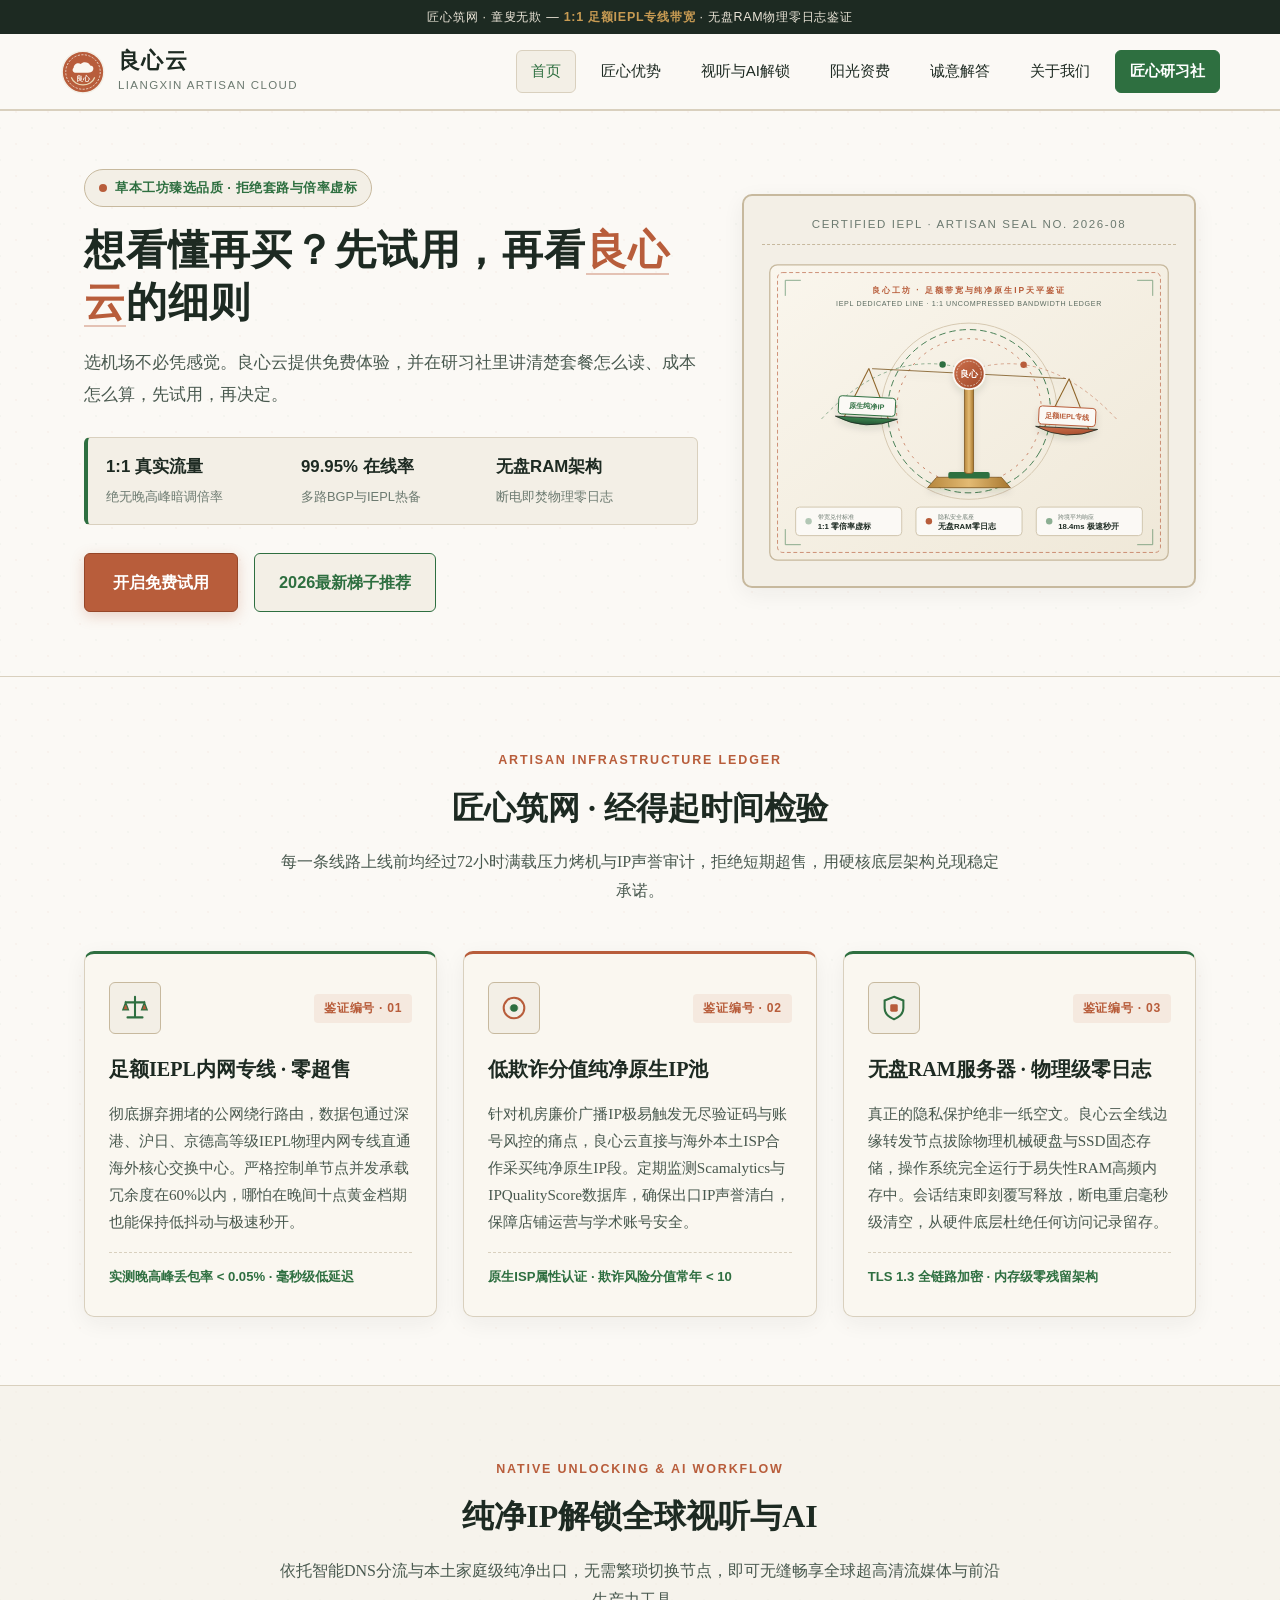
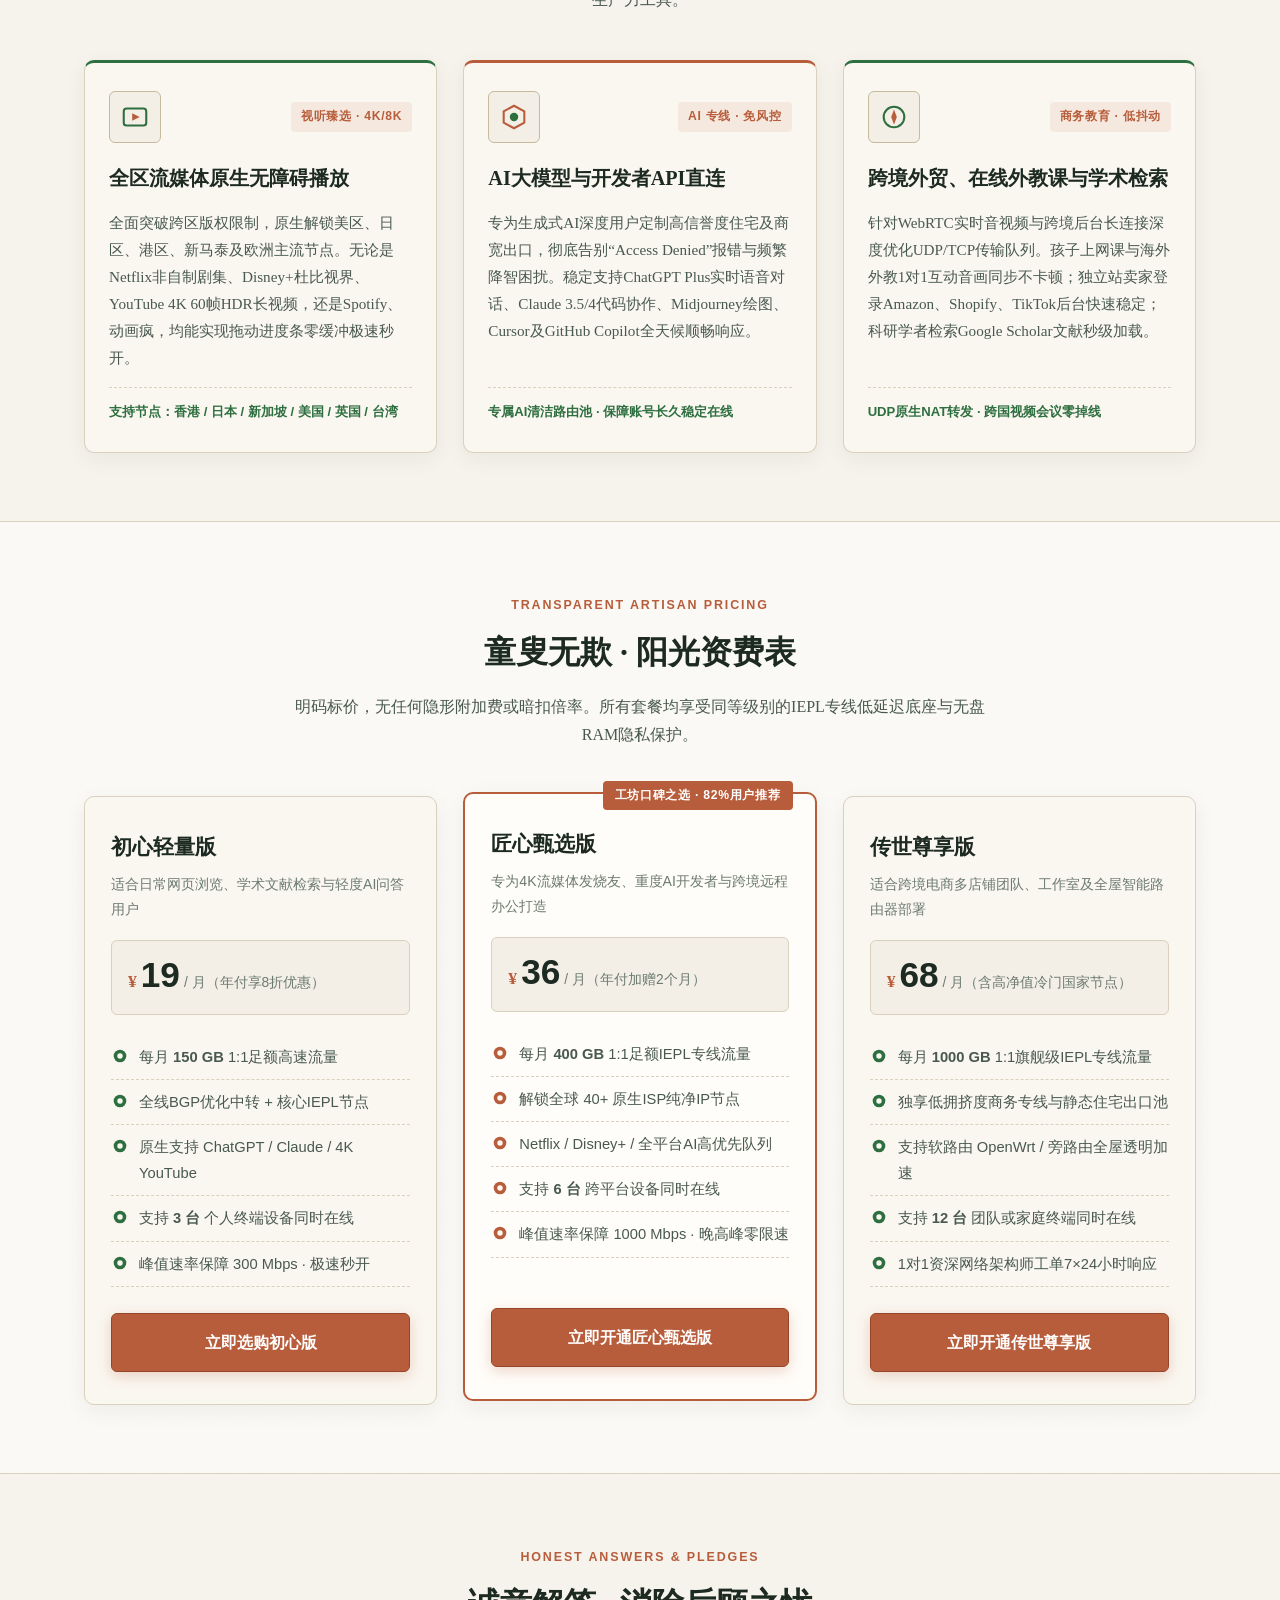
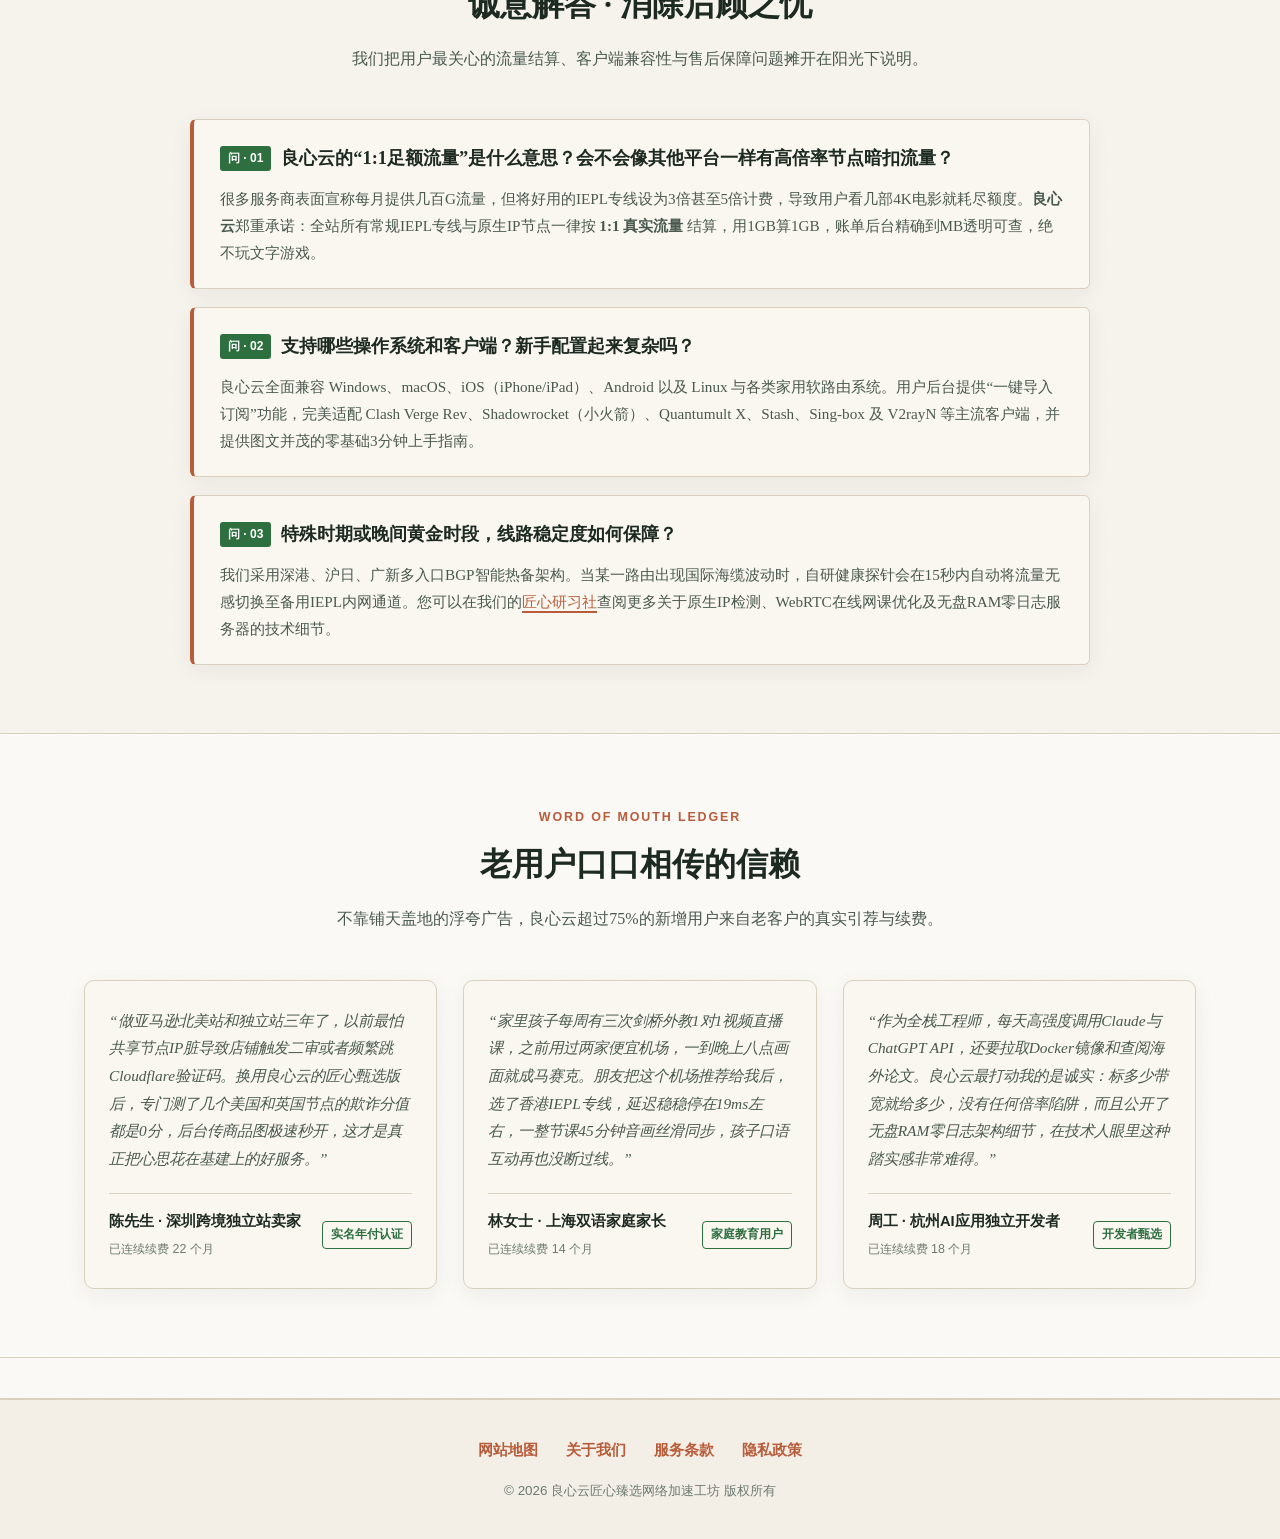
==== commit f52deb98: "Update blog hyperlinks to dajichang.mom" ====
--- a/index.html
+++ b/index.html
@@ -3,14 +3,14 @@
 <head>
   <meta charset="UTF-8">
   <meta name="viewport" content="width=device-width, initial-scale=1.0">
-  <title>良心云 - 足额IEPL专线与纯净原生IP网络加速工坊 | 2026口碑机场推荐</title>
-  <meta name="description" content="良心云秉持匠心不虚标理念，提供1:1足额IEPL内网专线与高纯净度原生ISP住宅网络加速服务。4K流媒体与AI大模型极速秒开，无盘RAM零日志守护隐私，是2026年深耕品质与口碑的良心机场推荐首选。">
-  <meta name="keywords" content="良心云,网络加速,极速秒开,机场推荐,IEPL专线,原生IP节点,零日志加速,流媒体解锁,跨境学术办公">
+  <title>良心云 - 免费体验、清晰套餐与实用选购指南 | 看懂再买更放心</title>
+  <meta name="description" content="良心云提供清晰的套餐与免费体验。站内有套餐页解读、月付年付成本、IP 纯净度解释、网课与海外网购网络准备，帮你看懂再买。">
+  <meta name="keywords" content="良心云, 良心云机场, 机场推荐, 免费体验, 套餐怎么选, 月付年付, IP纯净度, 海外网购">
   <link rel="canonical" href="https://liangxin-yun.mom/">
 
   <!-- Open Graph Meta Tags -->
-  <meta property="og:title" content="良心云 - 足额IEPL专线与纯净原生IP网络加速工坊 | 2026口碑机场推荐">
-  <meta property="og:description" content="良心云坚持童叟无欺、足额带宽兑付。全线采用IEPL传输专线与纯净原生IP，实现全球流媒体与AI工具极速秒开，口碑相传的高品质机场推荐。">
+  <meta property="og:title" content="良心云 - 免费体验、清晰套餐与实用选购指南 | 看懂再买更放心">
+  <meta property="og:description" content="良心云提供清晰的套餐与免费体验。站内有套餐页解读、月付年付成本、IP 纯净度解释、网课与海外网购网络准备，帮你看懂再买。">
   <meta property="og:image" content="https://liangxin-yun.mom/hero-artisan-seal.svg">
   <meta property="og:url" content="https://liangxin-yun.mom/">
   <meta property="og:type" content="website">
@@ -18,8 +18,8 @@
 
   <!-- Twitter Card Meta Tags -->
   <meta name="twitter:card" content="summary_large_image">
-  <meta name="twitter:title" content="良心云 - 足额IEPL专线与纯净原生IP网络加速工坊">
-  <meta name="twitter:description" content="1:1足额IEPL专线，无盘RAM零日志架构，全球4K视听与AI大模型极速秒开，经得起时间检验的良心云网络加速。">
+  <meta name="twitter:title" content="良心云 - 免费体验、清晰套餐与实用选购指南 | 看懂再买更放心">
+  <meta name="twitter:description" content="良心云提供清晰的套餐与免费体验。站内有套餐页解读、月付年付成本、IP 纯净度解释、网课与海外网购网络准备，帮你看懂再买。">
   <meta name="twitter:image" content="https://liangxin-yun.mom/hero-artisan-seal.svg">
 
   <link rel="stylesheet" href="style.css">
@@ -126,10 +126,10 @@
             <span class="craft-ribbon-dot"></span>
             <span>草本工坊臻选品质 · 拒绝套路与倍率虚标</span>
           </div>
-          <h1>以手艺人之心雕琢专线：<span class="highlight-seal">良心云</span>真材实料全球网络加速</h1>
+          <h1>想看懂再买？先试用，再看<span class="highlight-seal">良心云</span>的细则</h1>
           <p class="hero-lead">
-            在充斥着共享劣质节点与隐形倍率缩水的市场里，<strong>良心云</strong>始终坚守“一分承诺、十分兑付”的工坊准则。我们全线甄选双端BGP直连与足额IEPL内网专线，搭配低欺诈分值原生ISP纯净IP，助您在跨境办公、学术检索、流媒体视听与AI大模型交互中实现全天候<strong>极速秒开</strong>，做经得起老用户长年检验的口碑<strong>机场推荐</strong>标杆。
-          </p>
+              选机场不必凭感觉。良心云提供免费体验，并在研习社里讲清楚套餐怎么读、成本怎么算，先试用，再决定。
+            </p>
 
           <div class="hero-pledge-bar">
             <div class="pledge-item">
@@ -150,7 +150,7 @@
             <a href="https://ww012.twilightaff.com/#/?code=A56DH1Af" class="btn-primary" rel="nofollow" target="_blank">
               开启免费试用
             </a>
-            <a href="https://tizilab.net/paihang/" class="btn-secondary" target="_blank">
+            <a href="https://dajichang.mom/" class="btn-secondary" target="_blank">
               2026最新梯子推荐
             </a>
           </div>
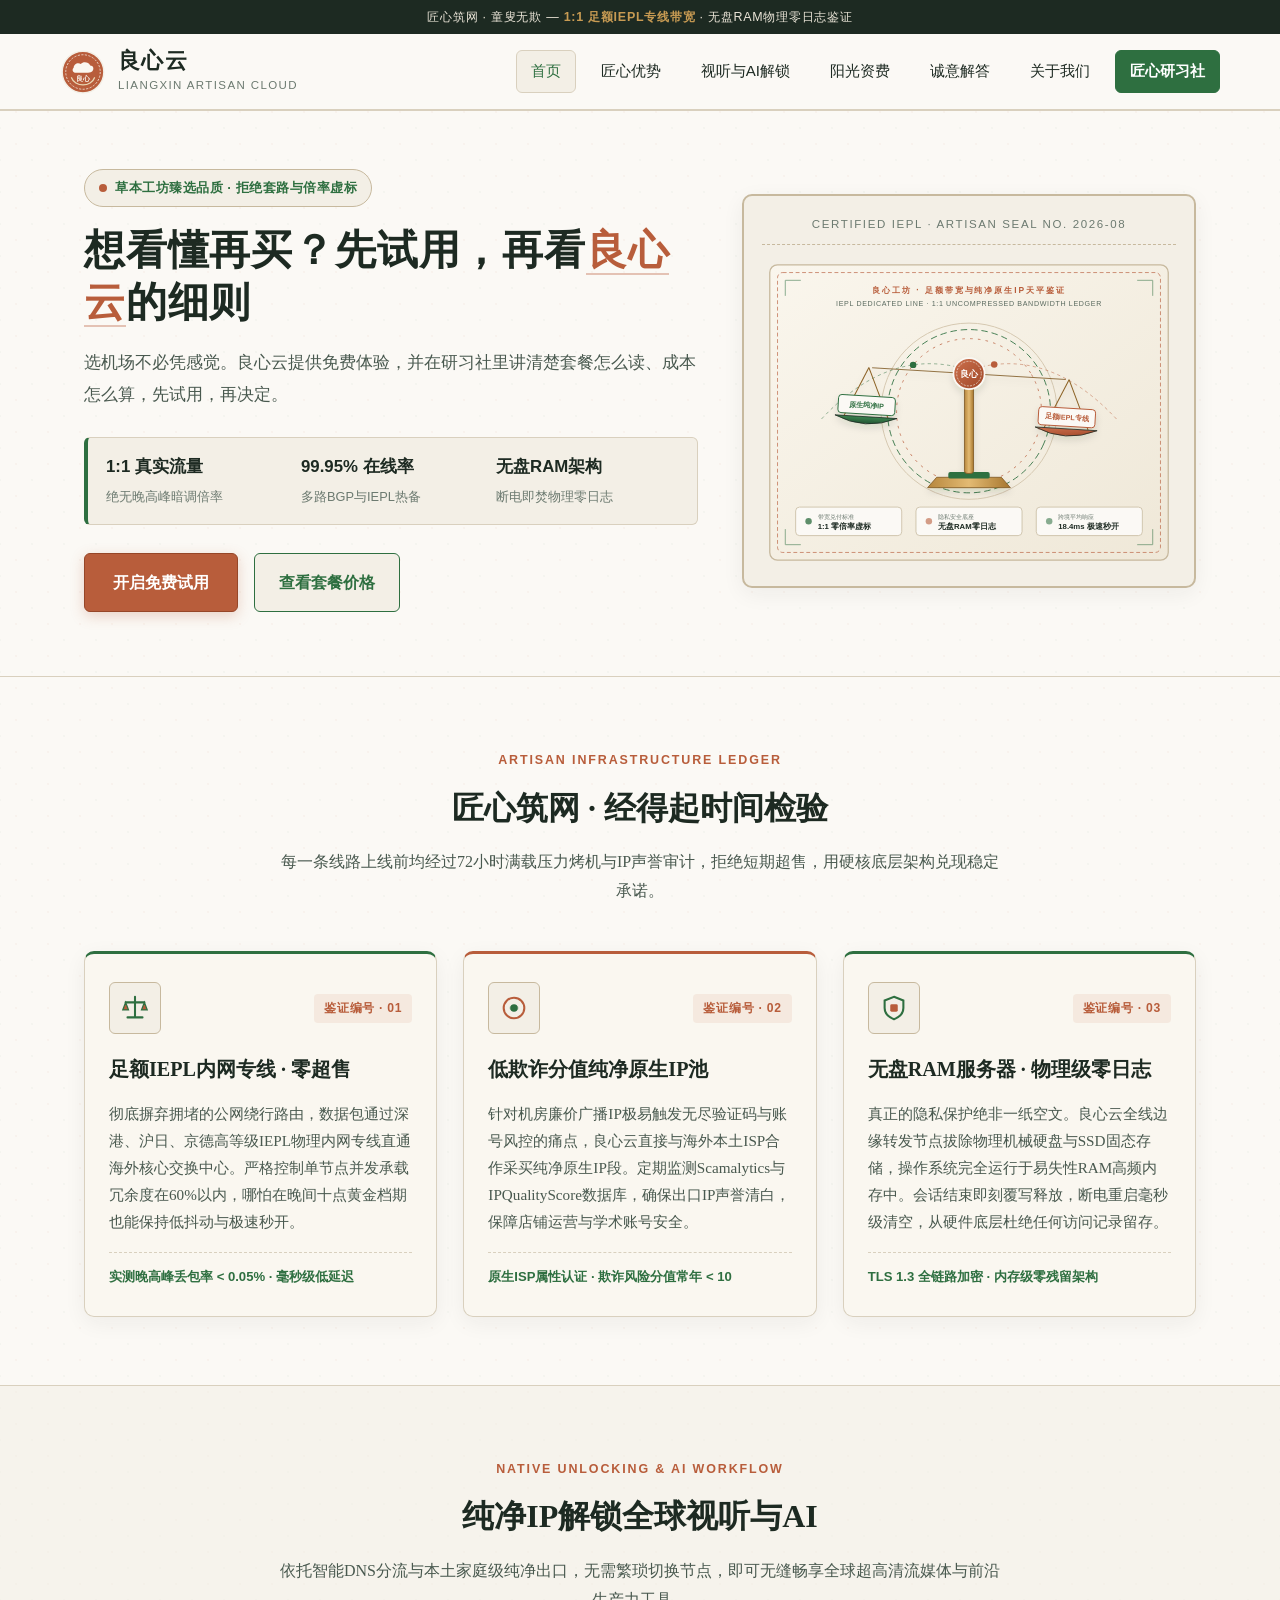
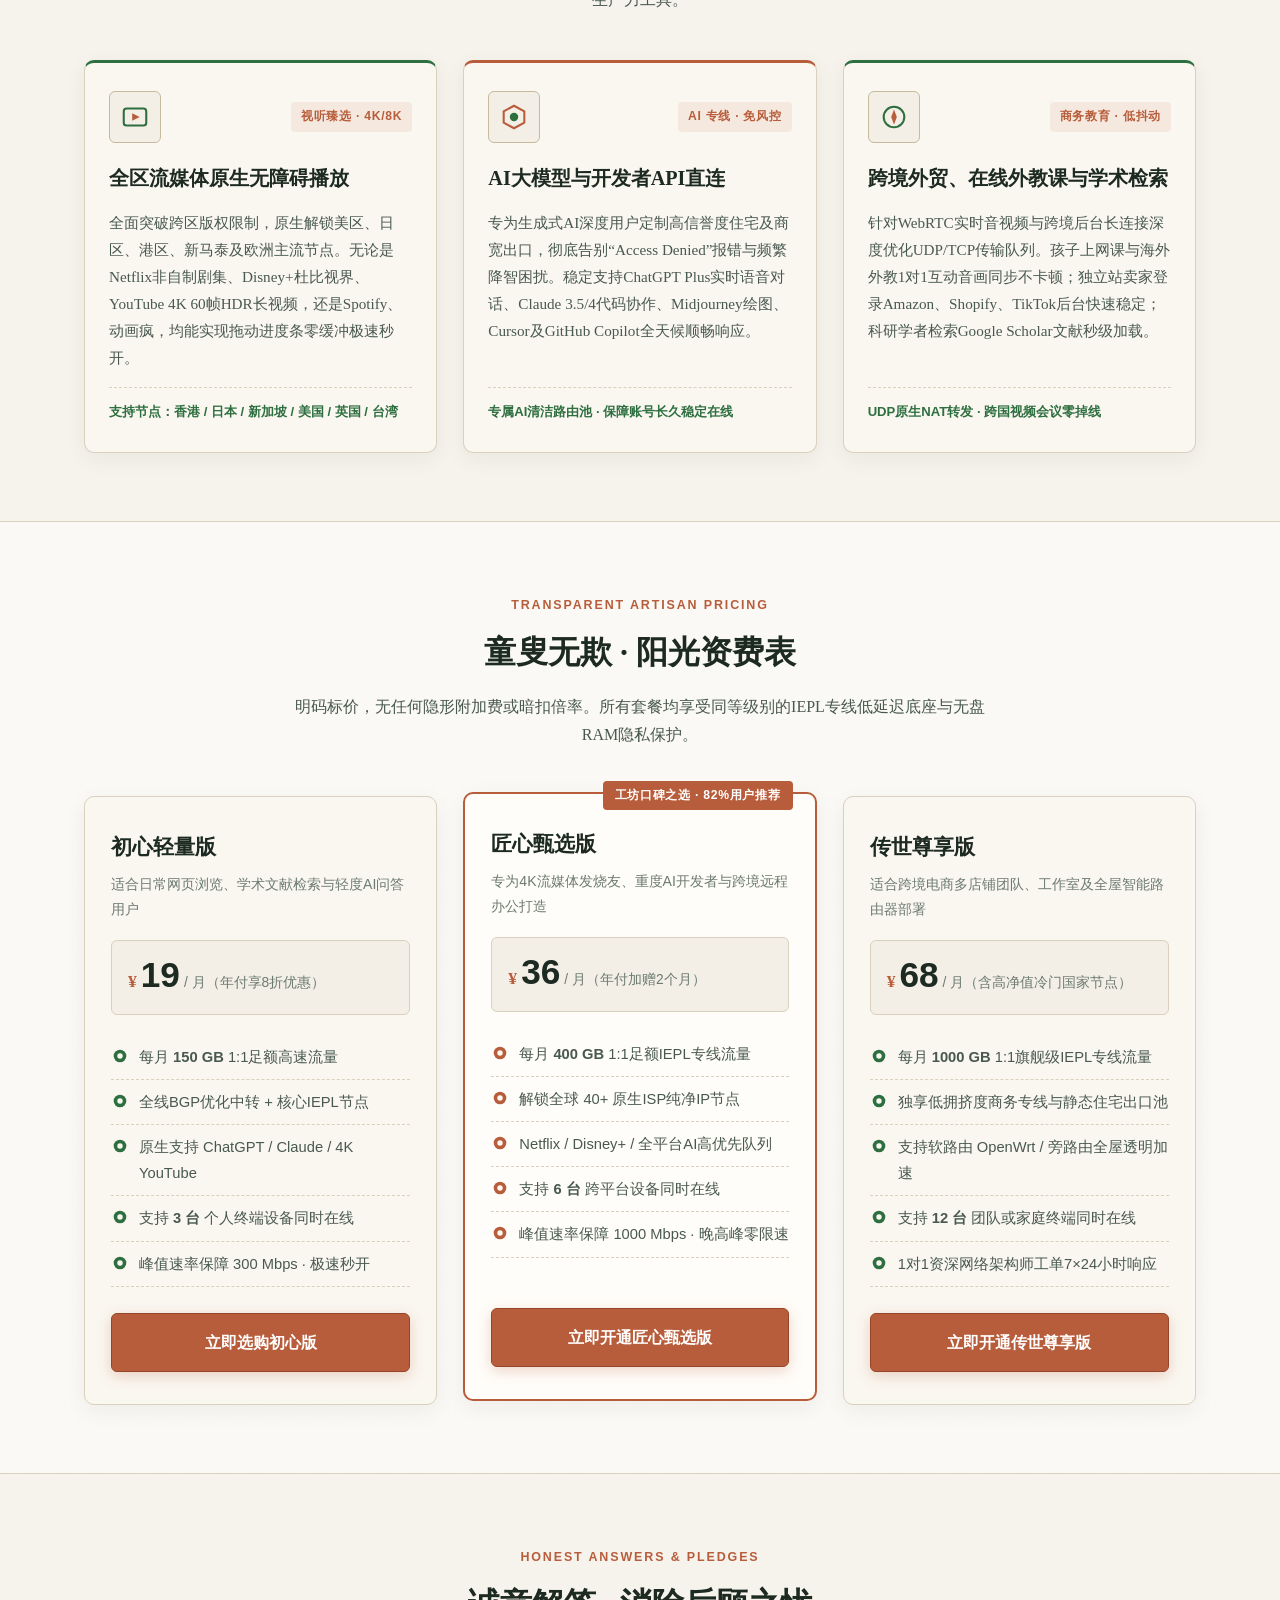
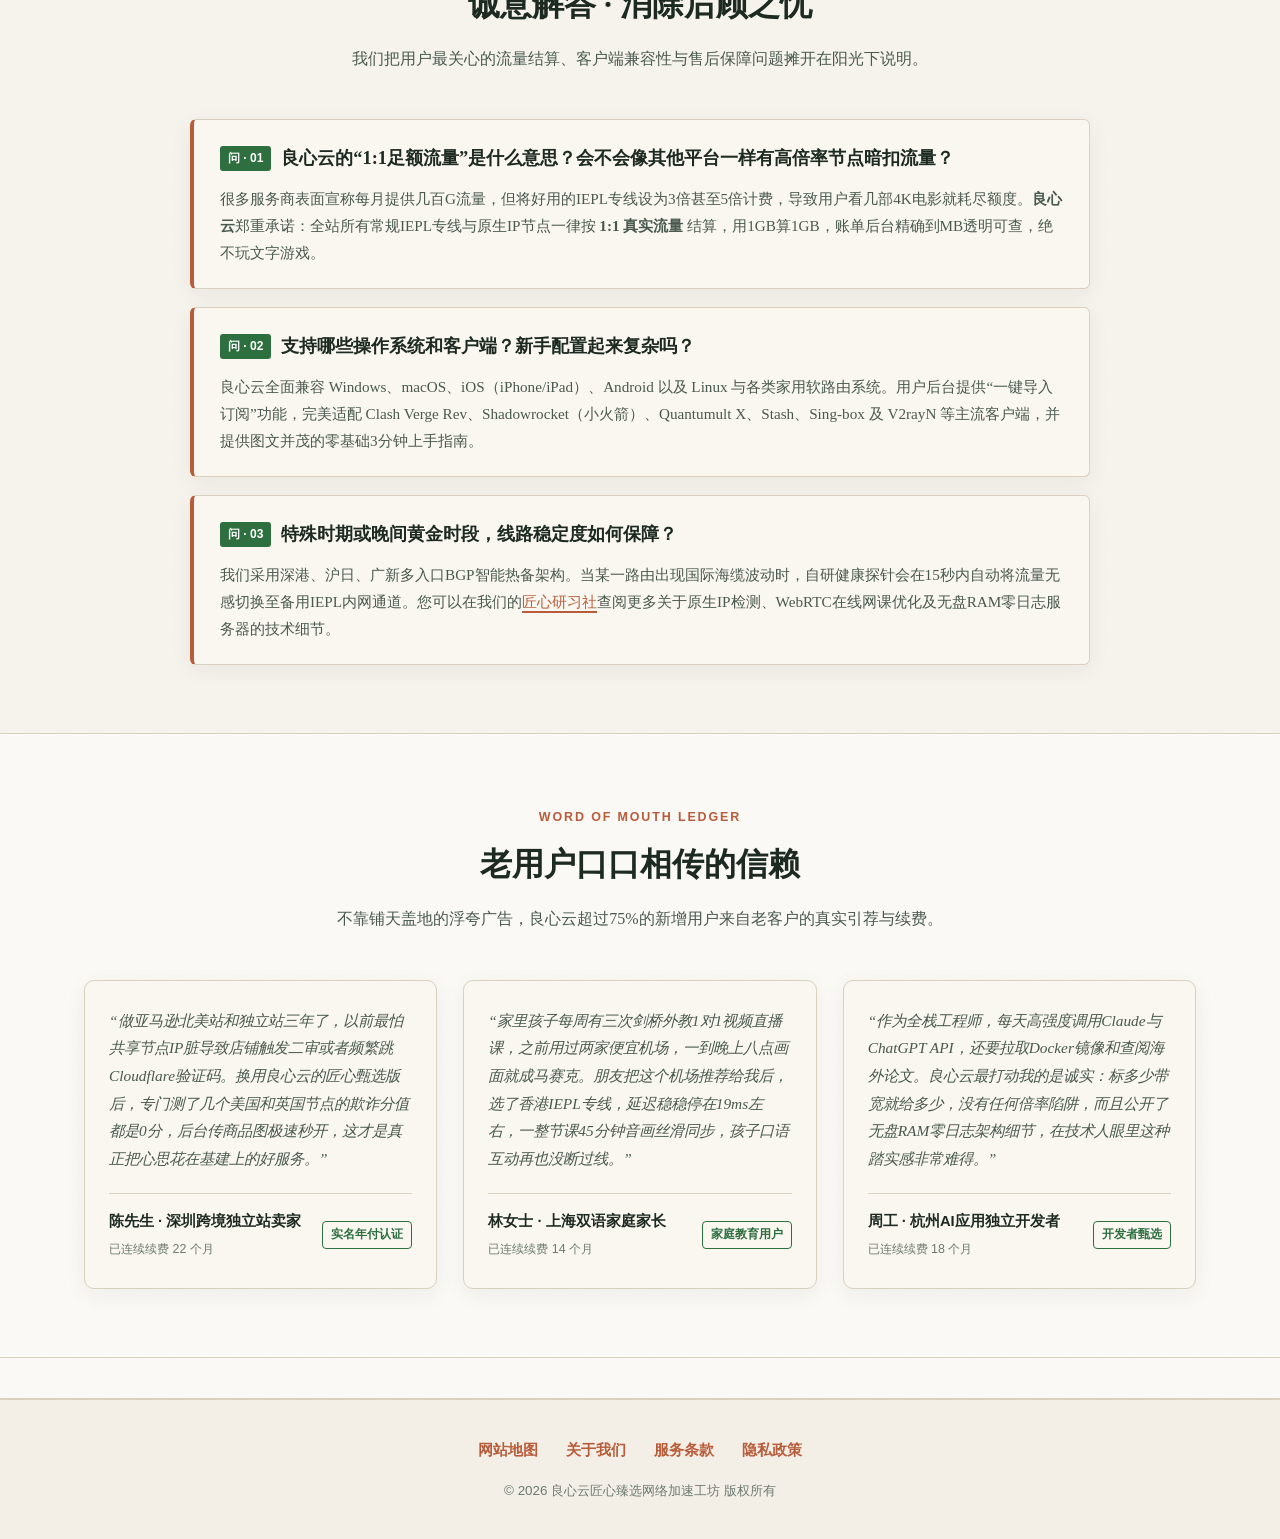
==== commit 1dbbcad6: "Update hero ladder button to pricing section anchor" ====
--- a/index.html
+++ b/index.html
@@ -150,9 +150,7 @@
             <a href="https://ww012.twilightaff.com/#/?code=A56DH1Af" class="btn-primary" rel="nofollow" target="_blank">
               开启免费试用
             </a>
-            <a href="https://dajichang.mom/" class="btn-secondary" target="_blank">
-              2026最新梯子推荐
-            </a>
+            <a href="#pricing" class="btn-secondary">查看套餐价格</a>
           </div>
         </div>
 
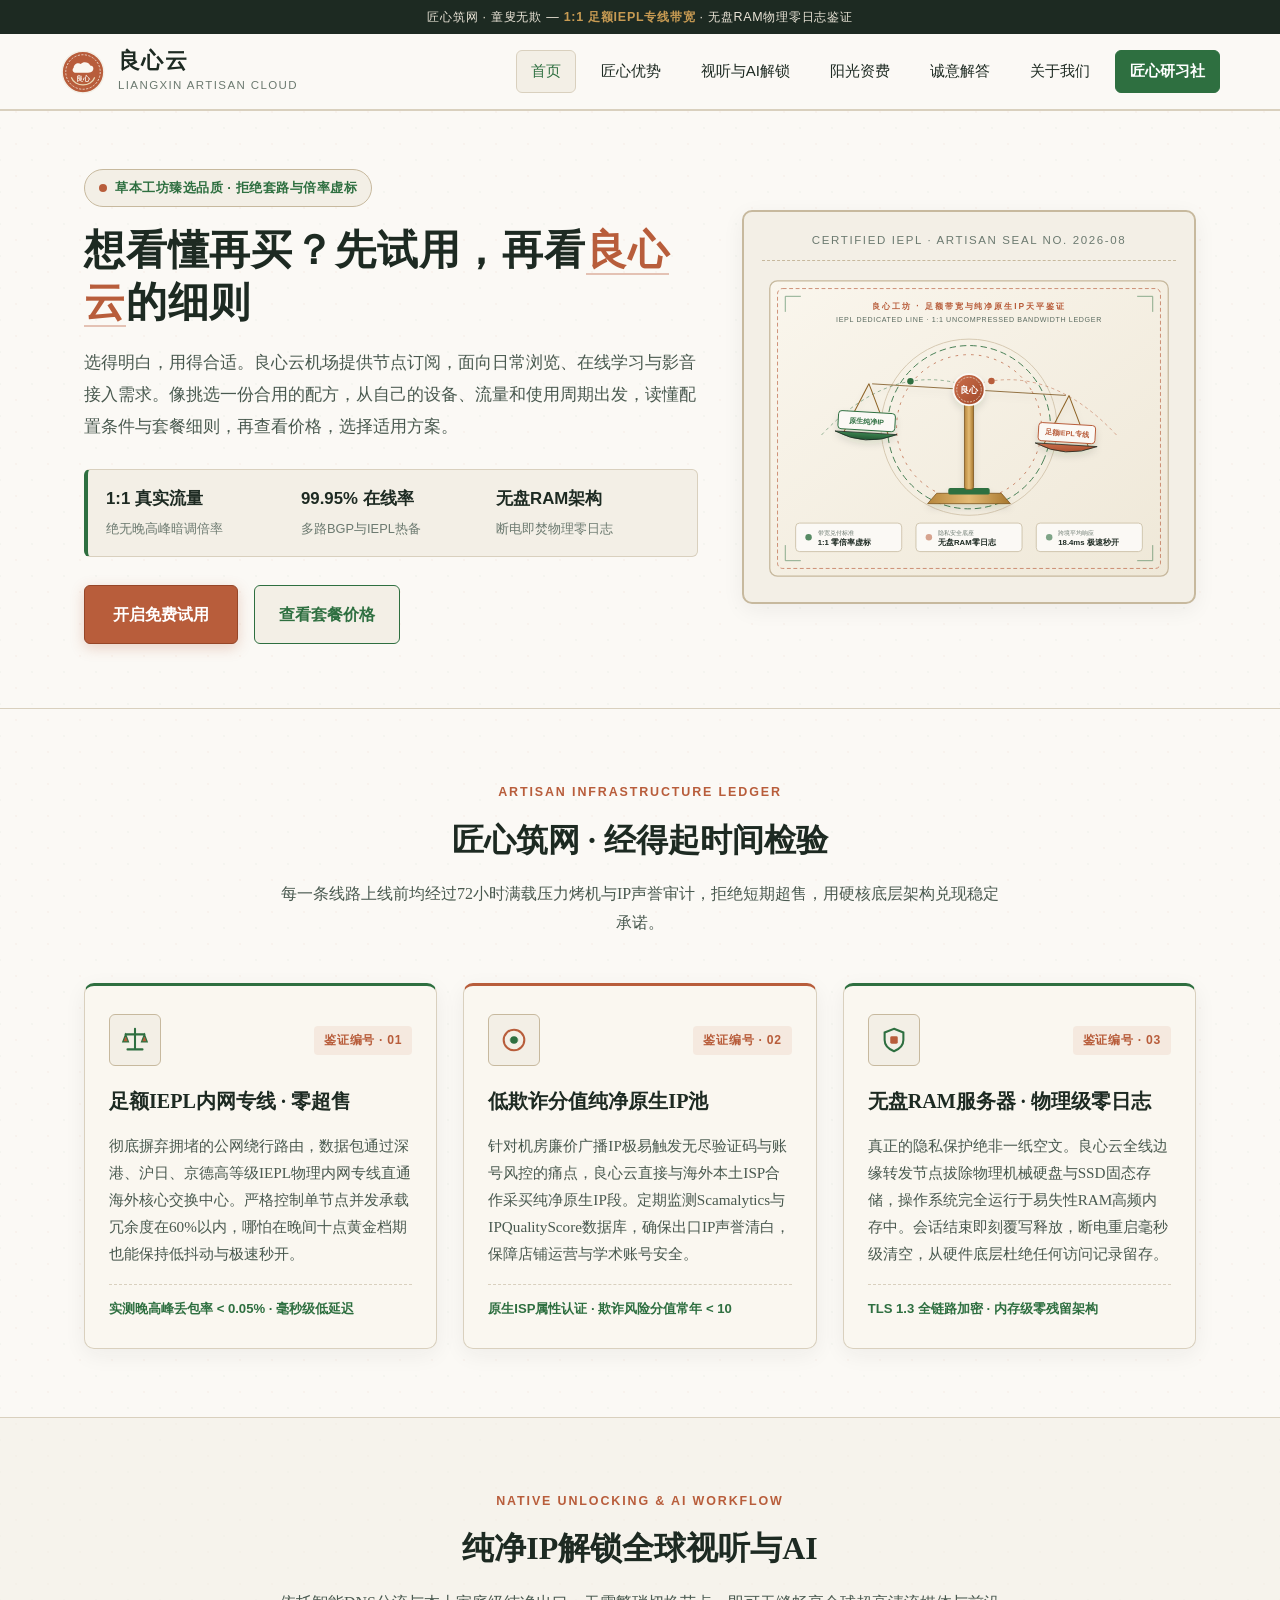
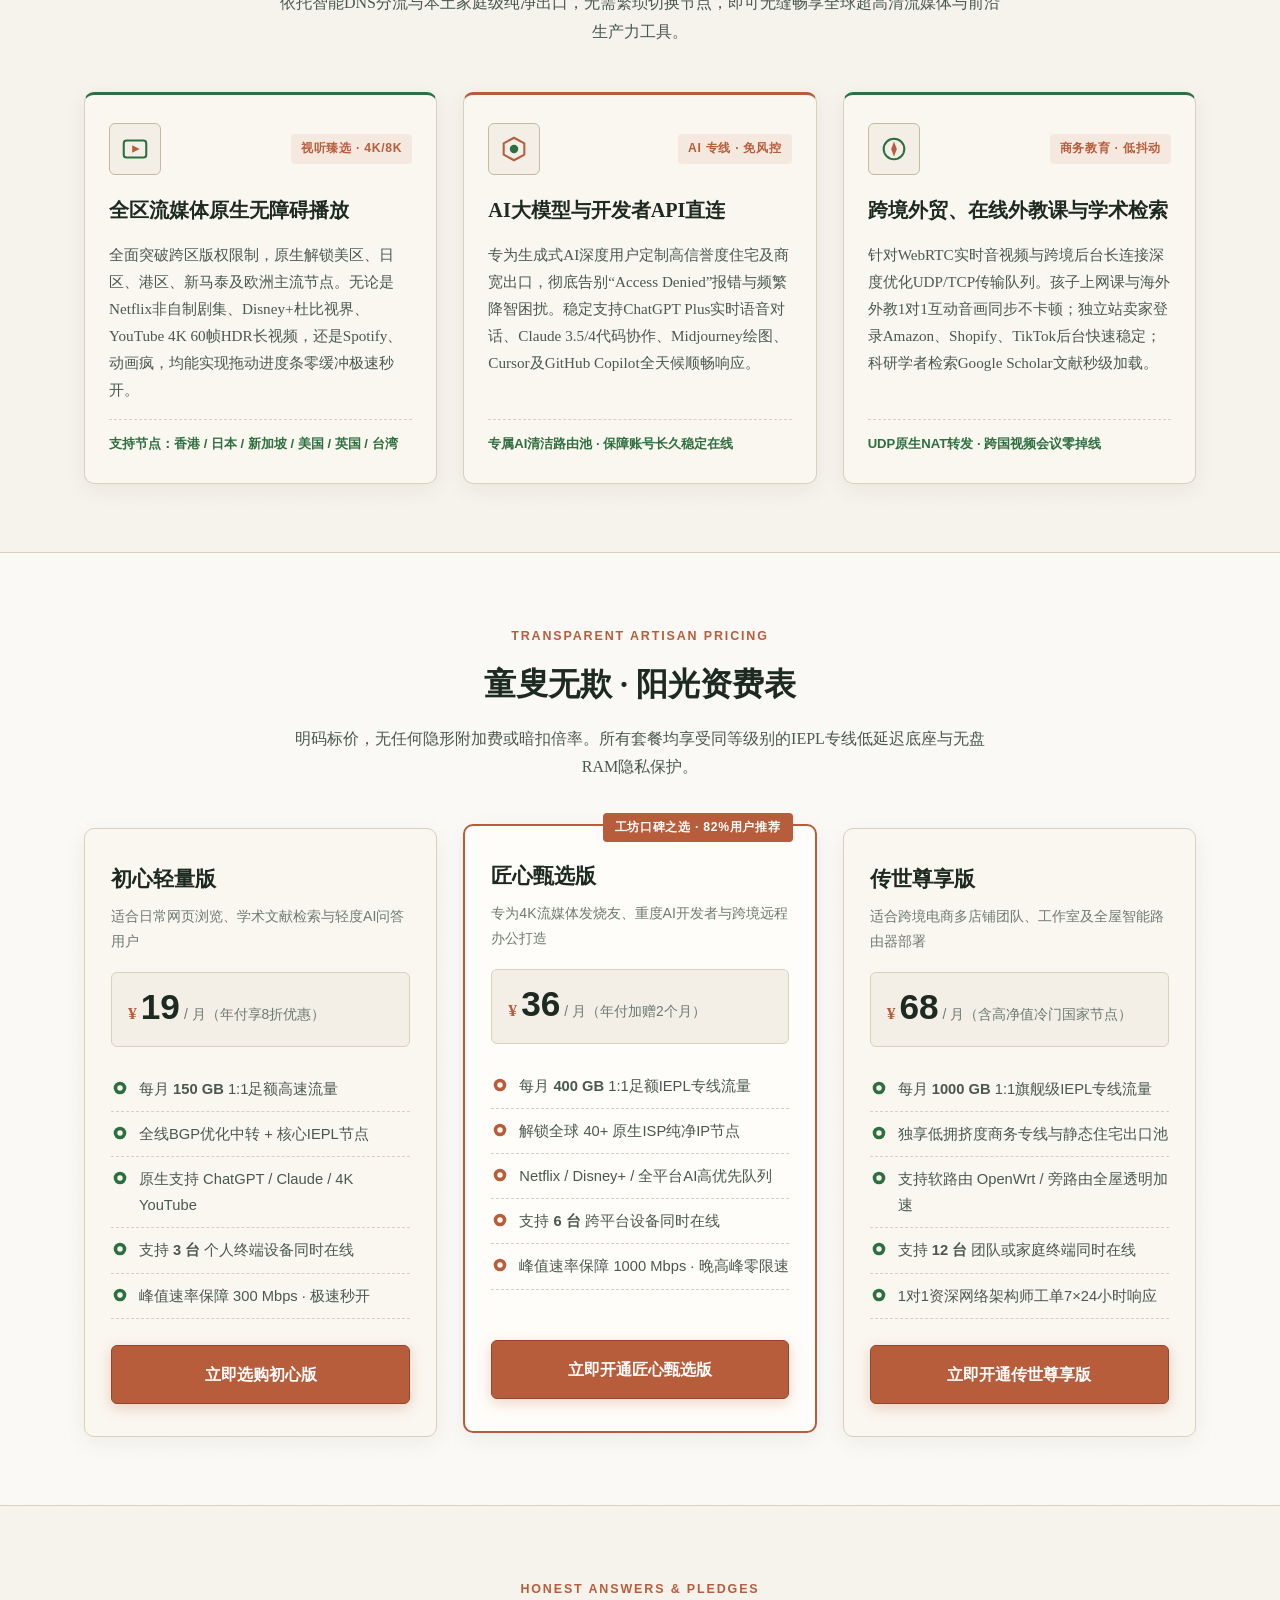
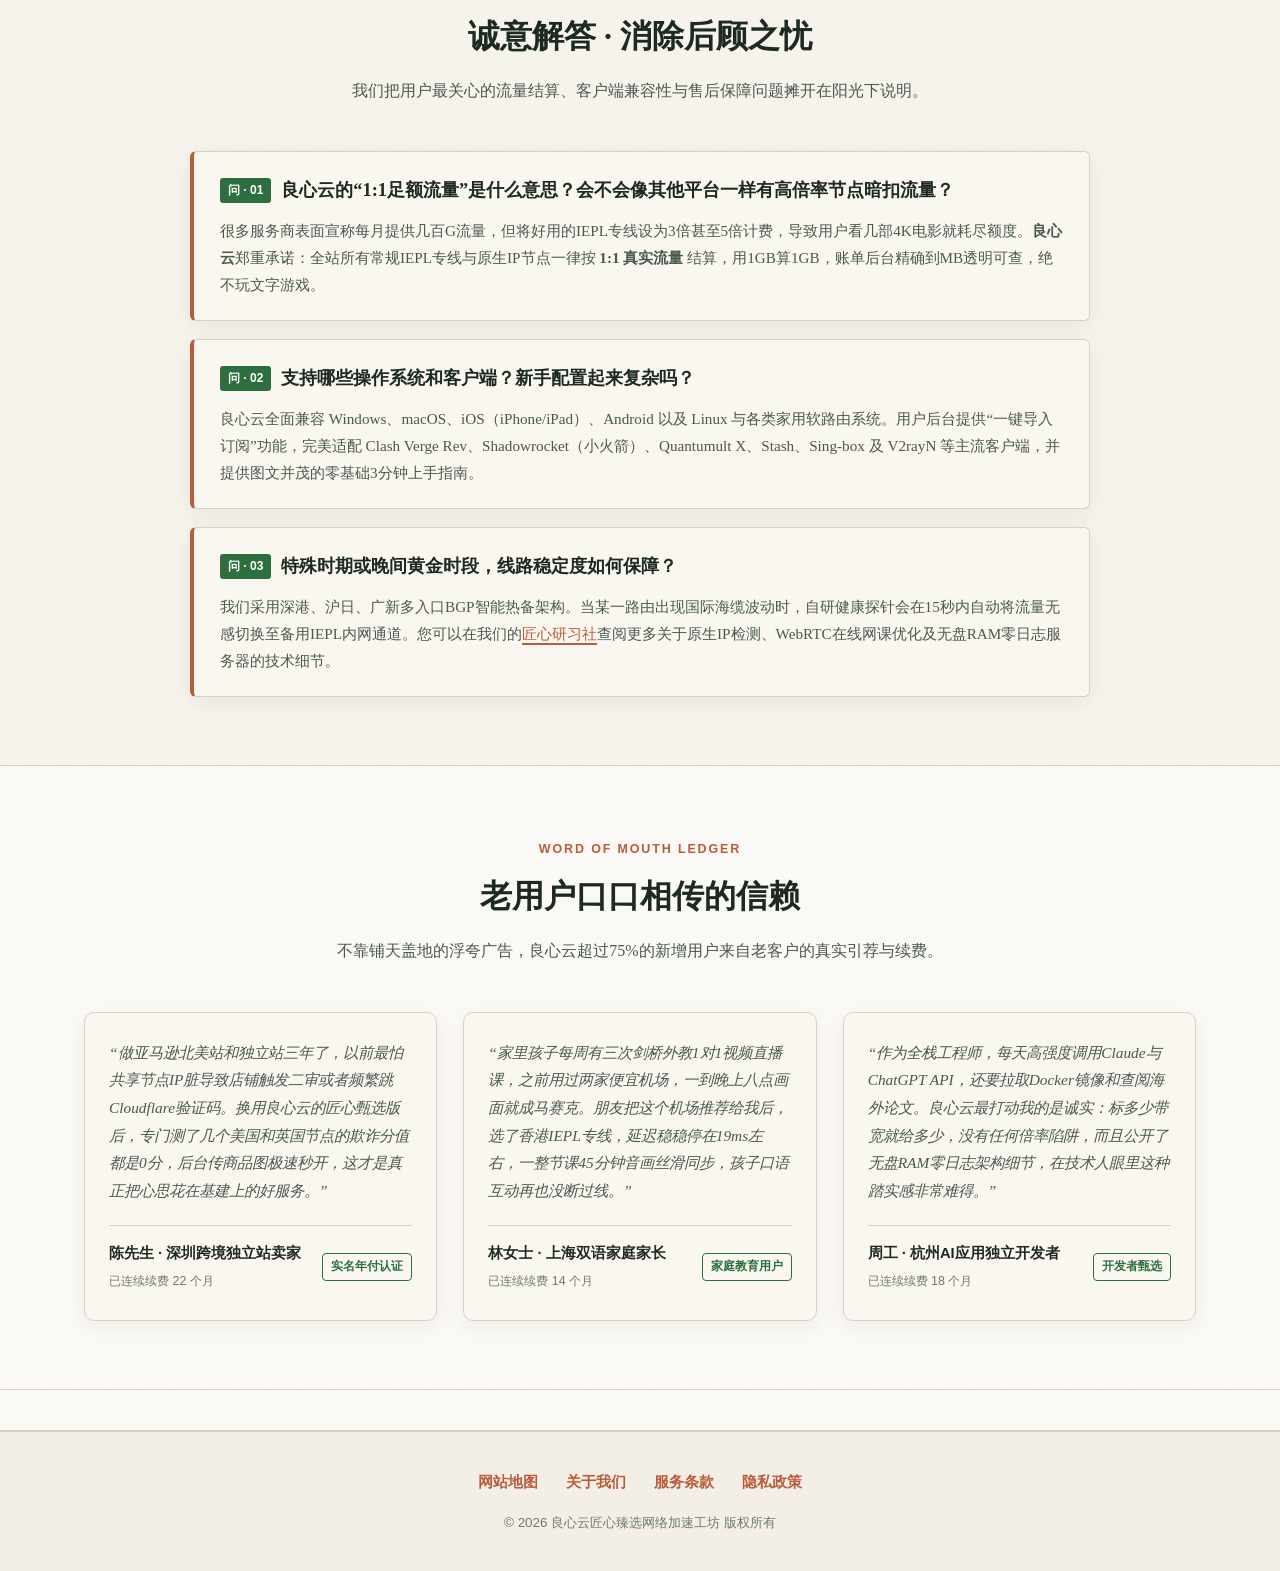
==== commit 270a5607: "Restore detailed guides and clarify airport homepage introductions" ====
--- a/index.html
+++ b/index.html
@@ -1,31 +1,28 @@
 <!DOCTYPE html>
+
 <html lang="zh-CN">
 <head>
-  <meta charset="UTF-8">
-  <meta name="viewport" content="width=device-width, initial-scale=1.0">
-  <title>良心云 - 免费体验、清晰套餐与实用选购指南 | 看懂再买更放心</title>
-  <meta name="description" content="良心云提供清晰的套餐与免费体验。站内有套餐页解读、月付年付成本、IP 纯净度解释、网课与海外网购网络准备，帮你看懂再买。">
-  <meta name="keywords" content="良心云, 良心云机场, 机场推荐, 免费体验, 套餐怎么选, 月付年付, IP纯净度, 海外网购">
-  <link rel="canonical" href="https://liangxin-yun.mom/">
-
-  <!-- Open Graph Meta Tags -->
-  <meta property="og:title" content="良心云 - 免费体验、清晰套餐与实用选购指南 | 看懂再买更放心">
-  <meta property="og:description" content="良心云提供清晰的套餐与免费体验。站内有套餐页解读、月付年付成本、IP 纯净度解释、网课与海外网购网络准备，帮你看懂再买。">
-  <meta property="og:image" content="https://liangxin-yun.mom/hero-artisan-seal.svg">
-  <meta property="og:url" content="https://liangxin-yun.mom/">
-  <meta property="og:type" content="website">
-  <meta property="og:site_name" content="良心云">
-
-  <!-- Twitter Card Meta Tags -->
-  <meta name="twitter:card" content="summary_large_image">
-  <meta name="twitter:title" content="良心云 - 免费体验、清晰套餐与实用选购指南 | 看懂再买更放心">
-  <meta name="twitter:description" content="良心云提供清晰的套餐与免费体验。站内有套餐页解读、月付年付成本、IP 纯净度解释、网课与海外网购网络准备，帮你看懂再买。">
-  <meta name="twitter:image" content="https://liangxin-yun.mom/hero-artisan-seal.svg">
-
-  <link rel="stylesheet" href="style.css">
-
-  <!-- JSON-LD Product Schema -->
-  <script type="application/ld+json">
+<meta charset="utf-8"/>
+<meta content="width=device-width, initial-scale=1.0" name="viewport"/>
+<title>良心云 - 免费体验、清晰套餐与实用选购指南 | 看懂再买更放心</title>
+<meta content="选得明白，用得合适。良心云机场提供节点订阅，面向日常浏览、在线学习与影音接入需求。像挑选一份合用的配方，从自己的设备、流量和使用周期出发，读懂配置条件与套餐细则，再查看价格，选择适用方案。" name="description"/>
+<meta content="良心云, 良心云机场, 机场推荐, 免费体验, 套餐怎么选, 月付年付, IP纯净度, 海外网购" name="keywords"/>
+<link href="https://liangxin-yun.mom/" rel="canonical"/>
+<!-- Open Graph Meta Tags -->
+<meta content="良心云 - 免费体验、清晰套餐与实用选购指南 | 看懂再买更放心" property="og:title"/>
+<meta content="选得明白，用得合适。良心云机场提供节点订阅，面向日常浏览、在线学习与影音接入需求。像挑选一份合用的配方，从自己的设备、流量和使用周期出发，读懂配置条件与套餐细则，再查看价格，选择适用方案。" property="og:description"/>
+<meta content="https://liangxin-yun.mom/hero-artisan-seal.svg" property="og:image"/>
+<meta content="https://liangxin-yun.mom/" property="og:url"/>
+<meta content="website" property="og:type"/>
+<meta content="良心云" property="og:site_name"/>
+<!-- Twitter Card Meta Tags -->
+<meta content="summary_large_image" name="twitter:card"/>
+<meta content="良心云 - 免费体验、清晰套餐与实用选购指南 | 看懂再买更放心" name="twitter:title"/>
+<meta content="选得明白，用得合适。良心云机场提供节点订阅，面向日常浏览、在线学习与影音接入需求。像挑选一份合用的配方，从自己的设备、流量和使用周期出发，读懂配置条件与套餐细则，再查看价格，选择适用方案。" name="twitter:description"/>
+<meta content="https://liangxin-yun.mom/hero-artisan-seal.svg" name="twitter:image"/>
+<link href="style.css" rel="stylesheet"/>
+<!-- JSON-LD Product Schema -->
+<script type="application/ld+json">
   {
     "@context": "https://schema.org/",
     "@type": "Product",
@@ -81,441 +78,411 @@
   </script>
 </head>
 <body>
-
-  <!-- Header & Navigation -->
-  <header class="site-header">
-    <div class="header-topbar">
+<!-- Header & Navigation -->
+<header class="site-header">
+<div class="header-topbar">
       匠心筑网 · 童叟无欺 — <span>1:1 足额IEPL专线带宽</span> · 无盘RAM物理零日志鉴证
     </div>
-    <div class="container header-inner">
-      <a href="index.html" class="brand-logo" aria-label="良心云首页">
-        <!-- Artisanal Wax-Seal + Olive Branch + Cloud Emblem SVG Logo -->
-        <svg viewBox="0 0 64 64" role="img" aria-label="良心云匠心火漆印章与草本云纹标志">
-          <circle cx="32" cy="32" r="29" fill="#B85D3B" stroke="#F3EFE6" stroke-width="2"/>
-          <circle cx="32" cy="32" r="24" fill="none" stroke="#FAF7F0" stroke-width="1" stroke-dasharray="3 2"/>
-          <!-- Olive Branch Motif -->
-          <path d="M16 40 C18 46, 25 50, 32 50 C39 50, 46 46, 48 40" fill="none" stroke="#E9D8B4" stroke-width="1.8" stroke-linecap="round"/>
-          <!-- Cloud & Balance Crest -->
-          <path d="M22 33 C18 33, 16 29, 19 26 C19 21, 25 18, 29 21 C32 17, 40 18, 42 23 C46 23, 48 27, 45 31 C44 32, 42 33, 39 33 Z" fill="#FAF7F0"/>
-          <text x="32" y="45" text-anchor="middle" font-family="Songti SC, serif" font-size="10" font-weight="700" fill="#FAF7F0">良心</text>
-        </svg>
-        <div class="brand-text-wrap">
-          <span class="brand-title">良心云</span>
-          <span class="brand-subtitle">LIANGXIN ARTISAN CLOUD</span>
-        </div>
-      </a>
-
-      <nav class="main-nav" aria-label="主导航">
-        <a href="index.html" class="active">首页</a>
-        <a href="index.html#advantages">匠心优势</a>
-        <a href="index.html#streaming">视听与AI解锁</a>
-        <a href="index.html#pricing">阳光资费</a>
-        <a href="index.html#faq">诚意解答</a>
-        <a href="about.html">关于我们</a>
-        <a href="craft-atelier.html" class="nav-atelier">匠心研习社</a>
-      </nav>
-    </div>
-  </header>
-
-  <main>
-    <!-- 1. Hero Section -->
-    <section class="hero-section">
-      <div class="container hero-grid">
-        <div class="hero-content">
-          <div class="craft-ribbon">
-            <span class="craft-ribbon-dot"></span>
-            <span>草本工坊臻选品质 · 拒绝套路与倍率虚标</span>
-          </div>
-          <h1>想看懂再买？先试用，再看<span class="highlight-seal">良心云</span>的细则</h1>
-          <p class="hero-lead">
-              选机场不必凭感觉。良心云提供免费体验，并在研习社里讲清楚套餐怎么读、成本怎么算，先试用，再决定。
-            </p>
-
-          <div class="hero-pledge-bar">
-            <div class="pledge-item">
-              <strong>1:1 真实流量</strong>
-              <span>绝无晚高峰暗调倍率</span>
-            </div>
-            <div class="pledge-item">
-              <strong>99.95% 在线率</strong>
-              <span>多路BGP与IEPL热备</span>
-            </div>
-            <div class="pledge-item">
-              <strong>无盘RAM架构</strong>
-              <span>断电即焚物理零日志</span>
-            </div>
-          </div>
-
-          <div class="hero-cta-group">
-            <a href="https://ww012.twilightaff.com/#/?code=A56DH1Af" class="btn-primary" rel="nofollow" target="_blank">
+<div class="container header-inner">
+<a aria-label="良心云首页" class="brand-logo" href="index.html">
+<!-- Artisanal Wax-Seal + Olive Branch + Cloud Emblem SVG Logo -->
+<svg aria-label="良心云匠心火漆印章与草本云纹标志" role="img" viewbox="0 0 64 64">
+<circle cx="32" cy="32" fill="#B85D3B" r="29" stroke="#F3EFE6" stroke-width="2"></circle>
+<circle cx="32" cy="32" fill="none" r="24" stroke="#FAF7F0" stroke-dasharray="3 2" stroke-width="1"></circle>
+<!-- Olive Branch Motif -->
+<path d="M16 40 C18 46, 25 50, 32 50 C39 50, 46 46, 48 40" fill="none" stroke="#E9D8B4" stroke-linecap="round" stroke-width="1.8"></path>
+<!-- Cloud & Balance Crest -->
+<path d="M22 33 C18 33, 16 29, 19 26 C19 21, 25 18, 29 21 C32 17, 40 18, 42 23 C46 23, 48 27, 45 31 C44 32, 42 33, 39 33 Z" fill="#FAF7F0"></path>
+<text fill="#FAF7F0" font-family="Songti SC, serif" font-size="10" font-weight="700" text-anchor="middle" x="32" y="45">良心</text>
+</svg>
+<div class="brand-text-wrap">
+<span class="brand-title">良心云</span>
+<span class="brand-subtitle">LIANGXIN ARTISAN CLOUD</span>
+</div>
+</a>
+<nav aria-label="主导航" class="main-nav">
+<a class="active" href="index.html">首页</a>
+<a href="index.html#advantages">匠心优势</a>
+<a href="index.html#streaming">视听与AI解锁</a>
+<a href="index.html#pricing">阳光资费</a>
+<a href="index.html#faq">诚意解答</a>
+<a href="about.html">关于我们</a>
+<a class="nav-atelier" href="craft-atelier.html">匠心研习社</a>
+</nav>
+</div>
+</header>
+<main>
+<!-- 1. Hero Section -->
+<section class="hero-section">
+<div class="container hero-grid">
+<div class="hero-content">
+<div class="craft-ribbon">
+<span class="craft-ribbon-dot"></span>
+<span>草本工坊臻选品质 · 拒绝套路与倍率虚标</span>
+</div>
+<h1>想看懂再买？先试用，再看<span class="highlight-seal">良心云</span>的细则</h1>
+<p class="hero-lead">选得明白，用得合适。良心云机场提供节点订阅，面向日常浏览、在线学习与影音接入需求。像挑选一份合用的配方，从自己的设备、流量和使用周期出发，读懂配置条件与套餐细则，再查看价格，选择适用方案。</p>
+<div class="hero-pledge-bar">
+<div class="pledge-item">
+<strong>1:1 真实流量</strong>
+<span>绝无晚高峰暗调倍率</span>
+</div>
+<div class="pledge-item">
+<strong>99.95% 在线率</strong>
+<span>多路BGP与IEPL热备</span>
+</div>
+<div class="pledge-item">
+<strong>无盘RAM架构</strong>
+<span>断电即焚物理零日志</span>
+</div>
+</div>
+<div class="hero-cta-group">
+<a class="btn-primary" href="https://ww012.twilightaff.com/#/?code=A56DH1Af" rel="nofollow" target="_blank">
               开启免费试用
             </a>
-            <a href="#pricing" class="btn-secondary">查看套餐价格</a>
-          </div>
-        </div>
-
-        <div class="hero-visual-frame">
-          <img src="hero-artisan-seal.svg" alt="良心云匠心天平零虚标与纯净专线守护动态徽章图" class="hero-anim-img" width="640" height="480">
-        </div>
-      </div>
-    </section>
-
-    <!-- 2. Core Advantages (3 Cards) -->
-    <section id="advantages" class="section-block">
-      <div class="container">
-        <div class="section-header">
-          <span class="section-kicker">ARTISAN INFRASTRUCTURE LEDGER</span>
-          <h2>匠心筑网 · 经得起时间检验</h2>
-          <p>每一条线路上线前均经过72小时满载压力烤机与IP声誉审计，拒绝短期超售，用硬核底层架构兑现稳定承诺。</p>
-        </div>
-
-        <div class="cards-grid-3">
-          <!-- Card 1 -->
-          <article class="craft-card">
-            <div>
-              <div class="card-stamp-header">
-                <div class="card-icon-badge">
-                  <svg viewBox="0 0 32 32" aria-label="足额专线天平徽章图标">
-                    <path d="M16 4 L16 26 M8 26 L24 26 M6 10 L26 10" stroke="#2E6F40" stroke-width="2.2" stroke-linecap="round"/>
-                    <path d="M6 10 L3 18 L9 18 Z M26 10 L23 18 L29 18 Z" fill="#B85D3B" stroke="#2E6F40" stroke-width="1.4"/>
-                  </svg>
-                </div>
-                <span class="card-serial">鉴证编号 · 01</span>
-              </div>
-              <h3>足额IEPL内网专线 · 零超售</h3>
-              <p>彻底摒弃拥堵的公网绕行路由，数据包通过深港、沪日、京德高等级IEPL物理内网专线直通海外核心交换中心。严格控制单节点并发承载冗余度在60%以内，哪怕在晚间十点黄金档期也能保持低抖动与极速秒开。</p>
-            </div>
-            <div class="card-ledger-meta">实测晚高峰丢包率 &lt; 0.05% · 毫秒级低延迟</div>
-          </article>
-
-          <!-- Card 2 -->
-          <article class="craft-card copper-top">
-            <div>
-              <div class="card-stamp-header">
-                <div class="card-icon-badge">
-                  <svg viewBox="0 0 32 32" aria-label="纯净原生IP印章图标">
-                    <circle cx="16" cy="16" r="11" fill="none" stroke="#B85D3B" stroke-width="2.2"/>
-                    <path d="M11 16 C11 12, 21 12, 21 16 C21 20, 11 20, 11 16 Z" fill="#2E6F40" opacity="0.25"/>
-                    <circle cx="16" cy="16" r="4" fill="#2E6F40"/>
-                  </svg>
-                </div>
-                <span class="card-serial">鉴证编号 · 02</span>
-              </div>
-              <h3>低欺诈分值纯净原生IP池</h3>
-              <p>针对机房廉价广播IP极易触发无尽验证码与账号风控的痛点，良心云直接与海外本土ISP合作采买纯净原生IP段。定期监测Scamalytics与IPQualityScore数据库，确保出口IP声誉清白，保障店铺运营与学术账号安全。</p>
-            </div>
-            <div class="card-ledger-meta">原生ISP属性认证 · 欺诈风险分值常年 &lt; 10</div>
-          </article>
-
-          <!-- Card 3 -->
-          <article class="craft-card">
-            <div>
-              <div class="card-stamp-header">
-                <div class="card-icon-badge">
-                  <svg viewBox="0 0 32 32" aria-label="无盘RAM内存服务器隐私盾牌图标">
-                    <path d="M16 4 L26 8 L26 16 C26 22 21 26 16 28 C11 26 6 22 6 16 L6 8 Z" fill="none" stroke="#2E6F40" stroke-width="2.2"/>
-                    <rect x="12" y="12" width="8" height="8" rx="1.5" fill="#B85D3B"/>
-                  </svg>
-                </div>
-                <span class="card-serial">鉴证编号 · 03</span>
-              </div>
-              <h3>无盘RAM服务器 · 物理级零日志</h3>
-              <p>真正的隐私保护绝非一纸空文。良心云全线边缘转发节点拔除物理机械硬盘与SSD固态存储，操作系统完全运行于易失性RAM高频内存中。会话结束即刻覆写释放，断电重启毫秒级清空，从硬件底层杜绝任何访问记录留存。</p>
-            </div>
-            <div class="card-ledger-meta">TLS 1.3 全链路加密 · 内存级零残留架构</div>
-          </article>
-        </div>
-      </div>
-    </section>
-
-    <!-- 3. Streaming Media & AI Support (3 Cards) -->
-    <section id="streaming" class="section-block alt-bg">
-      <div class="container">
-        <div class="section-header">
-          <span class="section-kicker">NATIVE UNLOCKING &amp; AI WORKFLOW</span>
-          <h2>纯净IP解锁全球视听与AI</h2>
-          <p>依托智能DNS分流与本土家庭级纯净出口，无需繁琐切换节点，即可无缝畅享全球超高清流媒体与前沿生产力工具。</p>
-        </div>
-
-        <div class="cards-grid-3">
-          <!-- Card 1 -->
-          <article class="craft-card">
-            <div>
-              <div class="card-stamp-header">
-                <div class="card-icon-badge">
-                  <svg viewBox="0 0 32 32" aria-label="4K超高清流媒体胶片徽章图标">
-                    <rect x="4" y="7" width="24" height="18" rx="3" fill="none" stroke="#2E6F40" stroke-width="2.2"/>
-                    <polygon points="13,12 21,16 13,20" fill="#B85D3B"/>
-                  </svg>
-                </div>
-                <span class="card-serial">视听臻选 · 4K/8K</span>
-              </div>
-              <h3>全区流媒体原生无障碍播放</h3>
-              <p>全面突破跨区版权限制，原生解锁美区、日区、港区、新马泰及欧洲主流节点。无论是Netflix非自制剧集、Disney+杜比视界、YouTube 4K 60帧HDR长视频，还是Spotify、动画疯，均能实现拖动进度条零缓冲极速秒开。</p>
-            </div>
-            <div class="card-ledger-meta">支持节点：香港 / 日本 / 新加坡 / 美国 / 英国 / 台湾</div>
-          </article>
-
-          <!-- Card 2 -->
-          <article class="craft-card copper-top">
-            <div>
-              <div class="card-stamp-header">
-                <div class="card-icon-badge">
-                  <svg viewBox="0 0 32 32" aria-label="AI生产力大模型晶格图标">
-                    <polygon points="16,4 27,10 27,22 16,28 5,22 5,10" fill="none" stroke="#B85D3B" stroke-width="2.2"/>
-                    <circle cx="16" cy="16" r="4.5" fill="#2E6F40"/>
-                  </svg>
-                </div>
-                <span class="card-serial">AI 专线 · 免风控</span>
-              </div>
-              <h3>AI大模型与开发者API直连</h3>
-              <p>专为生成式AI深度用户定制高信誉度住宅及商宽出口，彻底告别“Access Denied”报错与频繁降智困扰。稳定支持ChatGPT Plus实时语音对话、Claude 3.5/4代码协作、Midjourney绘图、Cursor及GitHub Copilot全天候顺畅响应。</p>
-            </div>
-            <div class="card-ledger-meta">专属AI清洁路由池 · 保障账号长久稳定在线</div>
-          </article>
-
-          <!-- Card 3 -->
-          <article class="craft-card">
-            <div>
-              <div class="card-stamp-header">
-                <div class="card-icon-badge">
-                  <svg viewBox="0 0 32 32" aria-label="跨境电商与在线视频课指南针图标">
-                    <circle cx="16" cy="16" r="11" fill="none" stroke="#2E6F40" stroke-width="2.2"/>
-                    <polygon points="16,8 19,16 16,24 13,16" fill="#B85D3B"/>
-                  </svg>
-                </div>
-                <span class="card-serial">商务教育 · 低抖动</span>
-              </div>
-              <h3>跨境外贸、在线外教课与学术检索</h3>
-              <p>针对WebRTC实时音视频与跨境后台长连接深度优化UDP/TCP传输队列。孩子上网课与海外外教1对1互动音画同步不卡顿；独立站卖家登录Amazon、Shopify、TikTok后台快速稳定；科研学者检索Google Scholar文献秒级加载。</p>
-            </div>
-            <div class="card-ledger-meta">UDP原生NAT转发 · 跨国视频会议零掉线</div>
-          </article>
-        </div>
-      </div>
-    </section>
-
-    <!-- 4. Pricing Comparison Table (3 Tiers) -->
-    <section id="pricing" class="section-block">
-      <div class="container">
-        <div class="section-header">
-          <span class="section-kicker">TRANSPARENT ARTISAN PRICING</span>
-          <h2>童叟无欺 · 阳光资费表</h2>
-          <p>明码标价，无任何隐形附加费或暗扣倍率。所有套餐均享受同等级别的IEPL专线低延迟底座与无盘RAM隐私保护。</p>
-        </div>
-
-        <div class="pricing-grid">
-          <!-- Tier 1 -->
-          <div class="pricing-card">
-            <div>
-              <div class="pricing-tier-name">初心轻量版</div>
-              <div class="pricing-tier-desc">适合日常网页浏览、学术文献检索与轻度AI问答用户</div>
-              <div class="pricing-amount-box">
-                <span class="price-currency">¥</span>
-                <span class="price-number">19</span>
-                <span class="price-cycle">/ 月（年付享8折优惠）</span>
-              </div>
-              <ul class="pricing-spec-list">
-                <li>
-                  <svg viewBox="0 0 20 20"><circle cx="10" cy="10" r="7" fill="#2E6F40"/><circle cx="10" cy="10" r="3" fill="#FAF7F0"/></svg>
-                  <span>每月 <strong>150 GB</strong> 1:1足额高速流量</span>
-                </li>
-                <li>
-                  <svg viewBox="0 0 20 20"><circle cx="10" cy="10" r="7" fill="#2E6F40"/><circle cx="10" cy="10" r="3" fill="#FAF7F0"/></svg>
-                  <span>全线BGP优化中转 + 核心IEPL节点</span>
-                </li>
-                <li>
-                  <svg viewBox="0 0 20 20"><circle cx="10" cy="10" r="7" fill="#2E6F40"/><circle cx="10" cy="10" r="3" fill="#FAF7F0"/></svg>
-                  <span>原生支持 ChatGPT / Claude / 4K YouTube</span>
-                </li>
-                <li>
-                  <svg viewBox="0 0 20 20"><circle cx="10" cy="10" r="7" fill="#2E6F40"/><circle cx="10" cy="10" r="3" fill="#FAF7F0"/></svg>
-                  <span>支持 <strong>3 台</strong> 个人终端设备同时在线</span>
-                </li>
-                <li>
-                  <svg viewBox="0 0 20 20"><circle cx="10" cy="10" r="7" fill="#2E6F40"/><circle cx="10" cy="10" r="3" fill="#FAF7F0"/></svg>
-                  <span>峰值速率保障 300 Mbps · 极速秒开</span>
-                </li>
-              </ul>
-            </div>
-            <a href="https://ww012.twilightaff.com/#/?code=A56DH1Af" class="btn-primary btn-block" rel="nofollow" target="_blank">
+<a class="btn-secondary" href="#pricing">查看套餐价格</a>
+</div>
+</div>
+<div class="hero-visual-frame">
+<img alt="良心云匠心天平零虚标与纯净专线守护动态徽章图" class="hero-anim-img" height="480" src="hero-artisan-seal.svg" width="640"/>
+</div>
+</div>
+</section>
+<!-- 2. Core Advantages (3 Cards) -->
+<section class="section-block" id="advantages">
+<div class="container">
+<div class="section-header">
+<span class="section-kicker">ARTISAN INFRASTRUCTURE LEDGER</span>
+<h2>匠心筑网 · 经得起时间检验</h2>
+<p>每一条线路上线前均经过72小时满载压力烤机与IP声誉审计，拒绝短期超售，用硬核底层架构兑现稳定承诺。</p>
+</div>
+<div class="cards-grid-3">
+<!-- Card 1 -->
+<article class="craft-card">
+<div>
+<div class="card-stamp-header">
+<div class="card-icon-badge">
+<svg aria-label="足额专线天平徽章图标" viewbox="0 0 32 32">
+<path d="M16 4 L16 26 M8 26 L24 26 M6 10 L26 10" stroke="#2E6F40" stroke-linecap="round" stroke-width="2.2"></path>
+<path d="M6 10 L3 18 L9 18 Z M26 10 L23 18 L29 18 Z" fill="#B85D3B" stroke="#2E6F40" stroke-width="1.4"></path>
+</svg>
+</div>
+<span class="card-serial">鉴证编号 · 01</span>
+</div>
+<h3>足额IEPL内网专线 · 零超售</h3>
+<p>彻底摒弃拥堵的公网绕行路由，数据包通过深港、沪日、京德高等级IEPL物理内网专线直通海外核心交换中心。严格控制单节点并发承载冗余度在60%以内，哪怕在晚间十点黄金档期也能保持低抖动与极速秒开。</p>
+</div>
+<div class="card-ledger-meta">实测晚高峰丢包率 &lt; 0.05% · 毫秒级低延迟</div>
+</article>
+<!-- Card 2 -->
+<article class="craft-card copper-top">
+<div>
+<div class="card-stamp-header">
+<div class="card-icon-badge">
+<svg aria-label="纯净原生IP印章图标" viewbox="0 0 32 32">
+<circle cx="16" cy="16" fill="none" r="11" stroke="#B85D3B" stroke-width="2.2"></circle>
+<path d="M11 16 C11 12, 21 12, 21 16 C21 20, 11 20, 11 16 Z" fill="#2E6F40" opacity="0.25"></path>
+<circle cx="16" cy="16" fill="#2E6F40" r="4"></circle>
+</svg>
+</div>
+<span class="card-serial">鉴证编号 · 02</span>
+</div>
+<h3>低欺诈分值纯净原生IP池</h3>
+<p>针对机房廉价广播IP极易触发无尽验证码与账号风控的痛点，良心云直接与海外本土ISP合作采买纯净原生IP段。定期监测Scamalytics与IPQualityScore数据库，确保出口IP声誉清白，保障店铺运营与学术账号安全。</p>
+</div>
+<div class="card-ledger-meta">原生ISP属性认证 · 欺诈风险分值常年 &lt; 10</div>
+</article>
+<!-- Card 3 -->
+<article class="craft-card">
+<div>
+<div class="card-stamp-header">
+<div class="card-icon-badge">
+<svg aria-label="无盘RAM内存服务器隐私盾牌图标" viewbox="0 0 32 32">
+<path d="M16 4 L26 8 L26 16 C26 22 21 26 16 28 C11 26 6 22 6 16 L6 8 Z" fill="none" stroke="#2E6F40" stroke-width="2.2"></path>
+<rect fill="#B85D3B" height="8" rx="1.5" width="8" x="12" y="12"></rect>
+</svg>
+</div>
+<span class="card-serial">鉴证编号 · 03</span>
+</div>
+<h3>无盘RAM服务器 · 物理级零日志</h3>
+<p>真正的隐私保护绝非一纸空文。良心云全线边缘转发节点拔除物理机械硬盘与SSD固态存储，操作系统完全运行于易失性RAM高频内存中。会话结束即刻覆写释放，断电重启毫秒级清空，从硬件底层杜绝任何访问记录留存。</p>
+</div>
+<div class="card-ledger-meta">TLS 1.3 全链路加密 · 内存级零残留架构</div>
+</article>
+</div>
+</div>
+</section>
+<!-- 3. Streaming Media & AI Support (3 Cards) -->
+<section class="section-block alt-bg" id="streaming">
+<div class="container">
+<div class="section-header">
+<span class="section-kicker">NATIVE UNLOCKING &amp; AI WORKFLOW</span>
+<h2>纯净IP解锁全球视听与AI</h2>
+<p>依托智能DNS分流与本土家庭级纯净出口，无需繁琐切换节点，即可无缝畅享全球超高清流媒体与前沿生产力工具。</p>
+</div>
+<div class="cards-grid-3">
+<!-- Card 1 -->
+<article class="craft-card">
+<div>
+<div class="card-stamp-header">
+<div class="card-icon-badge">
+<svg aria-label="4K超高清流媒体胶片徽章图标" viewbox="0 0 32 32">
+<rect fill="none" height="18" rx="3" stroke="#2E6F40" stroke-width="2.2" width="24" x="4" y="7"></rect>
+<polygon fill="#B85D3B" points="13,12 21,16 13,20"></polygon>
+</svg>
+</div>
+<span class="card-serial">视听臻选 · 4K/8K</span>
+</div>
+<h3>全区流媒体原生无障碍播放</h3>
+<p>全面突破跨区版权限制，原生解锁美区、日区、港区、新马泰及欧洲主流节点。无论是Netflix非自制剧集、Disney+杜比视界、YouTube 4K 60帧HDR长视频，还是Spotify、动画疯，均能实现拖动进度条零缓冲极速秒开。</p>
+</div>
+<div class="card-ledger-meta">支持节点：香港 / 日本 / 新加坡 / 美国 / 英国 / 台湾</div>
+</article>
+<!-- Card 2 -->
+<article class="craft-card copper-top">
+<div>
+<div class="card-stamp-header">
+<div class="card-icon-badge">
+<svg aria-label="AI生产力大模型晶格图标" viewbox="0 0 32 32">
+<polygon fill="none" points="16,4 27,10 27,22 16,28 5,22 5,10" stroke="#B85D3B" stroke-width="2.2"></polygon>
+<circle cx="16" cy="16" fill="#2E6F40" r="4.5"></circle>
+</svg>
+</div>
+<span class="card-serial">AI 专线 · 免风控</span>
+</div>
+<h3>AI大模型与开发者API直连</h3>
+<p>专为生成式AI深度用户定制高信誉度住宅及商宽出口，彻底告别“Access Denied”报错与频繁降智困扰。稳定支持ChatGPT Plus实时语音对话、Claude 3.5/4代码协作、Midjourney绘图、Cursor及GitHub Copilot全天候顺畅响应。</p>
+</div>
+<div class="card-ledger-meta">专属AI清洁路由池 · 保障账号长久稳定在线</div>
+</article>
+<!-- Card 3 -->
+<article class="craft-card">
+<div>
+<div class="card-stamp-header">
+<div class="card-icon-badge">
+<svg aria-label="跨境电商与在线视频课指南针图标" viewbox="0 0 32 32">
+<circle cx="16" cy="16" fill="none" r="11" stroke="#2E6F40" stroke-width="2.2"></circle>
+<polygon fill="#B85D3B" points="16,8 19,16 16,24 13,16"></polygon>
+</svg>
+</div>
+<span class="card-serial">商务教育 · 低抖动</span>
+</div>
+<h3>跨境外贸、在线外教课与学术检索</h3>
+<p>针对WebRTC实时音视频与跨境后台长连接深度优化UDP/TCP传输队列。孩子上网课与海外外教1对1互动音画同步不卡顿；独立站卖家登录Amazon、Shopify、TikTok后台快速稳定；科研学者检索Google Scholar文献秒级加载。</p>
+</div>
+<div class="card-ledger-meta">UDP原生NAT转发 · 跨国视频会议零掉线</div>
+</article>
+</div>
+</div>
+</section>
+<!-- 4. Pricing Comparison Table (3 Tiers) -->
+<section class="section-block" id="pricing">
+<div class="container">
+<div class="section-header">
+<span class="section-kicker">TRANSPARENT ARTISAN PRICING</span>
+<h2>童叟无欺 · 阳光资费表</h2>
+<p>明码标价，无任何隐形附加费或暗扣倍率。所有套餐均享受同等级别的IEPL专线低延迟底座与无盘RAM隐私保护。</p>
+</div>
+<div class="pricing-grid">
+<!-- Tier 1 -->
+<div class="pricing-card">
+<div>
+<div class="pricing-tier-name">初心轻量版</div>
+<div class="pricing-tier-desc">适合日常网页浏览、学术文献检索与轻度AI问答用户</div>
+<div class="pricing-amount-box">
+<span class="price-currency">¥</span>
+<span class="price-number">19</span>
+<span class="price-cycle">/ 月（年付享8折优惠）</span>
+</div>
+<ul class="pricing-spec-list">
+<li>
+<svg viewbox="0 0 20 20"><circle cx="10" cy="10" fill="#2E6F40" r="7"></circle><circle cx="10" cy="10" fill="#FAF7F0" r="3"></circle></svg>
+<span>每月 <strong>150 GB</strong> 1:1足额高速流量</span>
+</li>
+<li>
+<svg viewbox="0 0 20 20"><circle cx="10" cy="10" fill="#2E6F40" r="7"></circle><circle cx="10" cy="10" fill="#FAF7F0" r="3"></circle></svg>
+<span>全线BGP优化中转 + 核心IEPL节点</span>
+</li>
+<li>
+<svg viewbox="0 0 20 20"><circle cx="10" cy="10" fill="#2E6F40" r="7"></circle><circle cx="10" cy="10" fill="#FAF7F0" r="3"></circle></svg>
+<span>原生支持 ChatGPT / Claude / 4K YouTube</span>
+</li>
+<li>
+<svg viewbox="0 0 20 20"><circle cx="10" cy="10" fill="#2E6F40" r="7"></circle><circle cx="10" cy="10" fill="#FAF7F0" r="3"></circle></svg>
+<span>支持 <strong>3 台</strong> 个人终端设备同时在线</span>
+</li>
+<li>
+<svg viewbox="0 0 20 20"><circle cx="10" cy="10" fill="#2E6F40" r="7"></circle><circle cx="10" cy="10" fill="#FAF7F0" r="3"></circle></svg>
+<span>峰值速率保障 300 Mbps · 极速秒开</span>
+</li>
+</ul>
+</div>
+<a class="btn-primary btn-block" href="https://ww012.twilightaff.com/#/?code=A56DH1Af" rel="nofollow" target="_blank">
               立即选购初心版
             </a>
-          </div>
-
-          <!-- Tier 2 (Featured) -->
-          <div class="pricing-card featured">
-            <span class="pricing-seal-ribbon">工坊口碑之选 · 82%用户推荐</span>
-            <div>
-              <div class="pricing-tier-name">匠心甄选版</div>
-              <div class="pricing-tier-desc">专为4K流媒体发烧友、重度AI开发者与跨境远程办公打造</div>
-              <div class="pricing-amount-box">
-                <span class="price-currency">¥</span>
-                <span class="price-number">36</span>
-                <span class="price-cycle">/ 月（年付加赠2个月）</span>
-              </div>
-              <ul class="pricing-spec-list">
-                <li>
-                  <svg viewBox="0 0 20 20"><circle cx="10" cy="10" r="7" fill="#B85D3B"/><circle cx="10" cy="10" r="3" fill="#FAF7F0"/></svg>
-                  <span>每月 <strong>400 GB</strong> 1:1足额IEPL专线流量</span>
-                </li>
-                <li>
-                  <svg viewBox="0 0 20 20"><circle cx="10" cy="10" r="7" fill="#B85D3B"/><circle cx="10" cy="10" r="3" fill="#FAF7F0"/></svg>
-                  <span>解锁全球 40+ 原生ISP纯净IP节点</span>
-                </li>
-                <li>
-                  <svg viewBox="0 0 20 20"><circle cx="10" cy="10" r="7" fill="#B85D3B"/><circle cx="10" cy="10" r="3" fill="#FAF7F0"/></svg>
-                  <span>Netflix / Disney+ / 全平台AI高优先队列</span>
-                </li>
-                <li>
-                  <svg viewBox="0 0 20 20"><circle cx="10" cy="10" r="7" fill="#B85D3B"/><circle cx="10" cy="10" r="3" fill="#FAF7F0"/></svg>
-                  <span>支持 <strong>6 台</strong> 跨平台设备同时在线</span>
-                </li>
-                <li>
-                  <svg viewBox="0 0 20 20"><circle cx="10" cy="10" r="7" fill="#B85D3B"/><circle cx="10" cy="10" r="3" fill="#FAF7F0"/></svg>
-                  <span>峰值速率保障 1000 Mbps · 晚高峰零限速</span>
-                </li>
-              </ul>
-            </div>
-            <a href="https://ww012.twilightaff.com/#/?code=A56DH1Af" class="btn-primary btn-block" rel="nofollow" target="_blank">
+</div>
+<!-- Tier 2 (Featured) -->
+<div class="pricing-card featured">
+<span class="pricing-seal-ribbon">工坊口碑之选 · 82%用户推荐</span>
+<div>
+<div class="pricing-tier-name">匠心甄选版</div>
+<div class="pricing-tier-desc">专为4K流媒体发烧友、重度AI开发者与跨境远程办公打造</div>
+<div class="pricing-amount-box">
+<span class="price-currency">¥</span>
+<span class="price-number">36</span>
+<span class="price-cycle">/ 月（年付加赠2个月）</span>
+</div>
+<ul class="pricing-spec-list">
+<li>
+<svg viewbox="0 0 20 20"><circle cx="10" cy="10" fill="#B85D3B" r="7"></circle><circle cx="10" cy="10" fill="#FAF7F0" r="3"></circle></svg>
+<span>每月 <strong>400 GB</strong> 1:1足额IEPL专线流量</span>
+</li>
+<li>
+<svg viewbox="0 0 20 20"><circle cx="10" cy="10" fill="#B85D3B" r="7"></circle><circle cx="10" cy="10" fill="#FAF7F0" r="3"></circle></svg>
+<span>解锁全球 40+ 原生ISP纯净IP节点</span>
+</li>
+<li>
+<svg viewbox="0 0 20 20"><circle cx="10" cy="10" fill="#B85D3B" r="7"></circle><circle cx="10" cy="10" fill="#FAF7F0" r="3"></circle></svg>
+<span>Netflix / Disney+ / 全平台AI高优先队列</span>
+</li>
+<li>
+<svg viewbox="0 0 20 20"><circle cx="10" cy="10" fill="#B85D3B" r="7"></circle><circle cx="10" cy="10" fill="#FAF7F0" r="3"></circle></svg>
+<span>支持 <strong>6 台</strong> 跨平台设备同时在线</span>
+</li>
+<li>
+<svg viewbox="0 0 20 20"><circle cx="10" cy="10" fill="#B85D3B" r="7"></circle><circle cx="10" cy="10" fill="#FAF7F0" r="3"></circle></svg>
+<span>峰值速率保障 1000 Mbps · 晚高峰零限速</span>
+</li>
+</ul>
+</div>
+<a class="btn-primary btn-block" href="https://ww012.twilightaff.com/#/?code=A56DH1Af" rel="nofollow" target="_blank">
               立即开通匠心甄选版
             </a>
-          </div>
-
-          <!-- Tier 3 -->
-          <div class="pricing-card">
-            <div>
-              <div class="pricing-tier-name">传世尊享版</div>
-              <div class="pricing-tier-desc">适合跨境电商多店铺团队、工作室及全屋智能路由器部署</div>
-              <div class="pricing-amount-box">
-                <span class="price-currency">¥</span>
-                <span class="price-number">68</span>
-                <span class="price-cycle">/ 月（含高净值冷门国家节点）</span>
-              </div>
-              <ul class="pricing-spec-list">
-                <li>
-                  <svg viewBox="0 0 20 20"><circle cx="10" cy="10" r="7" fill="#2E6F40"/><circle cx="10" cy="10" r="3" fill="#FAF7F0"/></svg>
-                  <span>每月 <strong>1000 GB</strong> 1:1旗舰级IEPL专线流量</span>
-                </li>
-                <li>
-                  <svg viewBox="0 0 20 20"><circle cx="10" cy="10" r="7" fill="#2E6F40"/><circle cx="10" cy="10" r="3" fill="#FAF7F0"/></svg>
-                  <span>独享低拥挤度商务专线与静态住宅出口池</span>
-                </li>
-                <li>
-                  <svg viewBox="0 0 20 20"><circle cx="10" cy="10" r="7" fill="#2E6F40"/><circle cx="10" cy="10" r="3" fill="#FAF7F0"/></svg>
-                  <span>支持软路由 OpenWrt / 旁路由全屋透明加速</span>
-                </li>
-                <li>
-                  <svg viewBox="0 0 20 20"><circle cx="10" cy="10" r="7" fill="#2E6F40"/><circle cx="10" cy="10" r="3" fill="#FAF7F0"/></svg>
-                  <span>支持 <strong>12 台</strong> 团队或家庭终端同时在线</span>
-                </li>
-                <li>
-                  <svg viewBox="0 0 20 20"><circle cx="10" cy="10" r="7" fill="#2E6F40"/><circle cx="10" cy="10" r="3" fill="#FAF7F0"/></svg>
-                  <span>1对1资深网络架构师工单7×24小时响应</span>
-                </li>
-              </ul>
-            </div>
-            <a href="https://ww012.twilightaff.com/#/?code=A56DH1Af" class="btn-primary btn-block" rel="nofollow" target="_blank">
+</div>
+<!-- Tier 3 -->
+<div class="pricing-card">
+<div>
+<div class="pricing-tier-name">传世尊享版</div>
+<div class="pricing-tier-desc">适合跨境电商多店铺团队、工作室及全屋智能路由器部署</div>
+<div class="pricing-amount-box">
+<span class="price-currency">¥</span>
+<span class="price-number">68</span>
+<span class="price-cycle">/ 月（含高净值冷门国家节点）</span>
+</div>
+<ul class="pricing-spec-list">
+<li>
+<svg viewbox="0 0 20 20"><circle cx="10" cy="10" fill="#2E6F40" r="7"></circle><circle cx="10" cy="10" fill="#FAF7F0" r="3"></circle></svg>
+<span>每月 <strong>1000 GB</strong> 1:1旗舰级IEPL专线流量</span>
+</li>
+<li>
+<svg viewbox="0 0 20 20"><circle cx="10" cy="10" fill="#2E6F40" r="7"></circle><circle cx="10" cy="10" fill="#FAF7F0" r="3"></circle></svg>
+<span>独享低拥挤度商务专线与静态住宅出口池</span>
+</li>
+<li>
+<svg viewbox="0 0 20 20"><circle cx="10" cy="10" fill="#2E6F40" r="7"></circle><circle cx="10" cy="10" fill="#FAF7F0" r="3"></circle></svg>
+<span>支持软路由 OpenWrt / 旁路由全屋透明加速</span>
+</li>
+<li>
+<svg viewbox="0 0 20 20"><circle cx="10" cy="10" fill="#2E6F40" r="7"></circle><circle cx="10" cy="10" fill="#FAF7F0" r="3"></circle></svg>
+<span>支持 <strong>12 台</strong> 团队或家庭终端同时在线</span>
+</li>
+<li>
+<svg viewbox="0 0 20 20"><circle cx="10" cy="10" fill="#2E6F40" r="7"></circle><circle cx="10" cy="10" fill="#FAF7F0" r="3"></circle></svg>
+<span>1对1资深网络架构师工单7×24小时响应</span>
+</li>
+</ul>
+</div>
+<a class="btn-primary btn-block" href="https://ww012.twilightaff.com/#/?code=A56DH1Af" rel="nofollow" target="_blank">
               立即开通传世尊享版
             </a>
-          </div>
-        </div>
-      </div>
-    </section>
-
-    <!-- 5. FAQ Section (3 Items) -->
-    <section id="faq" class="section-block alt-bg">
-      <div class="container">
-        <div class="section-header">
-          <span class="section-kicker">HONEST ANSWERS &amp; PLEDGES</span>
-          <h2>诚意解答 · 消除后顾之忧</h2>
-          <p>我们把用户最关心的流量结算、客户端兼容性与售后保障问题摊开在阳光下说明。</p>
-        </div>
-
-        <div class="faq-ledger-list">
-          <div class="faq-item">
-            <h3><span class="faq-q-badge">问 · 01</span>良心云的“1:1足额流量”是什么意思？会不会像其他平台一样有高倍率节点暗扣流量？</h3>
-            <p>很多服务商表面宣称每月提供几百G流量，但将好用的IEPL专线设为3倍甚至5倍计费，导致用户看几部4K电影就耗尽额度。<strong>良心云</strong>郑重承诺：全站所有常规IEPL专线与原生IP节点一律按 <strong>1:1 真实流量</strong> 结算，用1GB算1GB，账单后台精确到MB透明可查，绝不玩文字游戏。</p>
-          </div>
-
-          <div class="faq-item">
-            <h3><span class="faq-q-badge">问 · 02</span>支持哪些操作系统和客户端？新手配置起来复杂吗？</h3>
-            <p>良心云全面兼容 Windows、macOS、iOS（iPhone/iPad）、Android 以及 Linux 与各类家用软路由系统。用户后台提供“一键导入订阅”功能，完美适配 Clash Verge Rev、Shadowrocket（小火箭）、Quantumult X、Stash、Sing-box 及 V2rayN 等主流客户端，并提供图文并茂的零基础3分钟上手指南。</p>
-          </div>
-
-          <div class="faq-item">
-            <h3><span class="faq-q-badge">问 · 03</span>特殊时期或晚间黄金时段，线路稳定度如何保障？</h3>
-            <p>我们采用深港、沪日、广新多入口BGP智能热备架构。当某一路由出现国际海缆波动时，自研健康探针会在15秒内自动将流量无感切换至备用IEPL内网通道。您可以在我们的<a href="craft-atelier.html">匠心研习社</a>查阅更多关于原生IP检测、WebRTC在线网课优化及无盘RAM零日志服务器的技术细节。</p>
-          </div>
-        </div>
-      </div>
-    </section>
-
-    <!-- 6. User Testimonials (3 Items) -->
-    <section id="testimonials" class="section-block">
-      <div class="container">
-        <div class="section-header">
-          <span class="section-kicker">WORD OF MOUTH LEDGER</span>
-          <h2>老用户口口相传的信赖</h2>
-          <p>不靠铺天盖地的浮夸广告，良心云超过75%的新增用户来自老客户的真实引荐与续费。</p>
-        </div>
-
-        <div class="cards-grid-3">
-          <div class="testimonial-card">
-            <p class="testimonial-quote">
+</div>
+</div>
+</div>
+</section>
+<!-- 5. FAQ Section (3 Items) -->
+<section class="section-block alt-bg" id="faq">
+<div class="container">
+<div class="section-header">
+<span class="section-kicker">HONEST ANSWERS &amp; PLEDGES</span>
+<h2>诚意解答 · 消除后顾之忧</h2>
+<p>我们把用户最关心的流量结算、客户端兼容性与售后保障问题摊开在阳光下说明。</p>
+</div>
+<div class="faq-ledger-list">
+<div class="faq-item">
+<h3><span class="faq-q-badge">问 · 01</span>良心云的“1:1足额流量”是什么意思？会不会像其他平台一样有高倍率节点暗扣流量？</h3>
+<p>很多服务商表面宣称每月提供几百G流量，但将好用的IEPL专线设为3倍甚至5倍计费，导致用户看几部4K电影就耗尽额度。<strong>良心云</strong>郑重承诺：全站所有常规IEPL专线与原生IP节点一律按 <strong>1:1 真实流量</strong> 结算，用1GB算1GB，账单后台精确到MB透明可查，绝不玩文字游戏。</p>
+</div>
+<div class="faq-item">
+<h3><span class="faq-q-badge">问 · 02</span>支持哪些操作系统和客户端？新手配置起来复杂吗？</h3>
+<p>良心云全面兼容 Windows、macOS、iOS（iPhone/iPad）、Android 以及 Linux 与各类家用软路由系统。用户后台提供“一键导入订阅”功能，完美适配 Clash Verge Rev、Shadowrocket（小火箭）、Quantumult X、Stash、Sing-box 及 V2rayN 等主流客户端，并提供图文并茂的零基础3分钟上手指南。</p>
+</div>
+<div class="faq-item">
+<h3><span class="faq-q-badge">问 · 03</span>特殊时期或晚间黄金时段，线路稳定度如何保障？</h3>
+<p>我们采用深港、沪日、广新多入口BGP智能热备架构。当某一路由出现国际海缆波动时，自研健康探针会在15秒内自动将流量无感切换至备用IEPL内网通道。您可以在我们的<a href="craft-atelier.html">匠心研习社</a>查阅更多关于原生IP检测、WebRTC在线网课优化及无盘RAM零日志服务器的技术细节。</p>
+</div>
+</div>
+</div>
+</section>
+<!-- 6. User Testimonials (3 Items) -->
+<section class="section-block" id="testimonials">
+<div class="container">
+<div class="section-header">
+<span class="section-kicker">WORD OF MOUTH LEDGER</span>
+<h2>老用户口口相传的信赖</h2>
+<p>不靠铺天盖地的浮夸广告，良心云超过75%的新增用户来自老客户的真实引荐与续费。</p>
+</div>
+<div class="cards-grid-3">
+<div class="testimonial-card">
+<p class="testimonial-quote">
               “做亚马逊北美站和独立站三年了，以前最怕共享节点IP脏导致店铺触发二审或者频繁跳Cloudflare验证码。换用良心云的匠心甄选版后，专门测了几个美国和英国节点的欺诈分值都是0分，后台传商品图极速秒开，这才是真正把心思花在基建上的好服务。”
             </p>
-            <div class="testimonial-author">
-              <div class="author-info">
-                <strong>陈先生 · 深圳跨境独立站卖家</strong>
-                <span>已连续续费 22 个月</span>
-              </div>
-              <span class="author-seal">实名年付认证</span>
-            </div>
-          </div>
-
-          <div class="testimonial-card">
-            <p class="testimonial-quote">
+<div class="testimonial-author">
+<div class="author-info">
+<strong>陈先生 · 深圳跨境独立站卖家</strong>
+<span>已连续续费 22 个月</span>
+</div>
+<span class="author-seal">实名年付认证</span>
+</div>
+</div>
+<div class="testimonial-card">
+<p class="testimonial-quote">
               “家里孩子每周有三次剑桥外教1对1视频直播课，之前用过两家便宜机场，一到晚上八点画面就成马赛克。朋友把这个机场推荐给我后，选了香港IEPL专线，延迟稳稳停在19ms左右，一整节课45分钟音画丝滑同步，孩子口语互动再也没断过线。”
             </p>
-            <div class="testimonial-author">
-              <div class="author-info">
-                <strong>林女士 · 上海双语家庭家长</strong>
-                <span>已连续续费 14 个月</span>
-              </div>
-              <span class="author-seal">家庭教育用户</span>
-            </div>
-          </div>
-
-          <div class="testimonial-card">
-            <p class="testimonial-quote">
+<div class="testimonial-author">
+<div class="author-info">
+<strong>林女士 · 上海双语家庭家长</strong>
+<span>已连续续费 14 个月</span>
+</div>
+<span class="author-seal">家庭教育用户</span>
+</div>
+</div>
+<div class="testimonial-card">
+<p class="testimonial-quote">
               “作为全栈工程师，每天高强度调用Claude与ChatGPT API，还要拉取Docker镜像和查阅海外论文。良心云最打动我的是诚实：标多少带宽就给多少，没有任何倍率陷阱，而且公开了无盘RAM零日志架构细节，在技术人眼里这种踏实感非常难得。”
             </p>
-            <div class="testimonial-author">
-              <div class="author-info">
-                <strong>周工 · 杭州AI应用独立开发者</strong>
-                <span>已连续续费 18 个月</span>
-              </div>
-              <span class="author-seal">开发者甄选</span>
-            </div>
-          </div>
-        </div>
-      </div>
-    </section>
-  </main>
-
-  <!-- 7. Footer (Chinese Only, Strictly 4 Required Link Titles) -->
-  <footer class="site-footer">
-    <div class="container footer-inner">
-      <nav class="footer-links" aria-label="页脚导航">
-        <a href="sitemap.html">网站地图</a>
-        <a href="about.html">关于我们</a>
-        <a href="terms.html">服务条款</a>
-        <a href="privacy.html">隐私政策</a>
-      </nav>
-      <p class="footer-copy">© 2026 良心云匠心臻选网络加速工坊 版权所有</p>
-    </div>
-  </footer>
-
+<div class="testimonial-author">
+<div class="author-info">
+<strong>周工 · 杭州AI应用独立开发者</strong>
+<span>已连续续费 18 个月</span>
+</div>
+<span class="author-seal">开发者甄选</span>
+</div>
+</div>
+</div>
+</div>
+</section>
+</main>
+<!-- 7. Footer (Chinese Only, Strictly 4 Required Link Titles) -->
+<footer class="site-footer">
+<div class="container footer-inner">
+<nav aria-label="页脚导航" class="footer-links">
+<a href="sitemap.html">网站地图</a>
+<a href="about.html">关于我们</a>
+<a href="terms.html">服务条款</a>
+<a href="privacy.html">隐私政策</a>
+</nav>
+<p class="footer-copy">© 2026 良心云匠心臻选网络加速工坊 版权所有</p>
+</div>
+</footer>
 </body>
 </html>
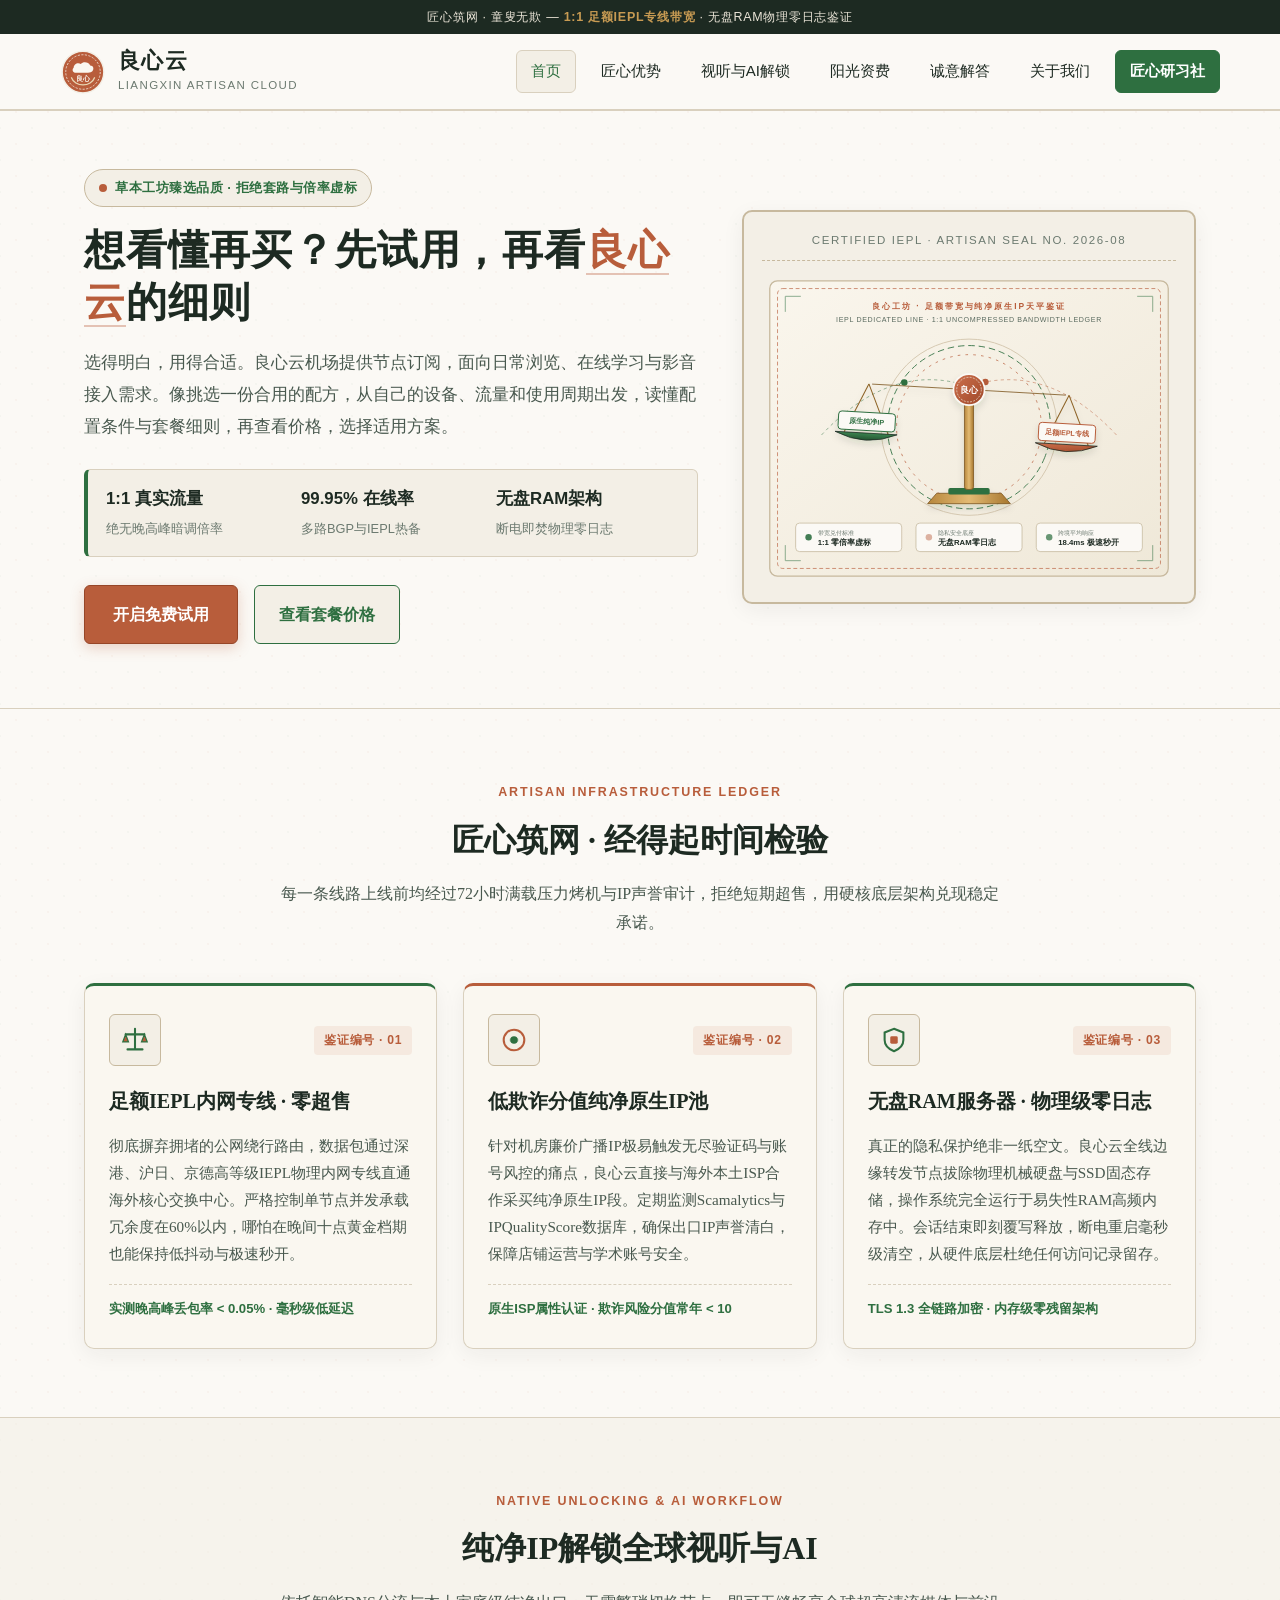
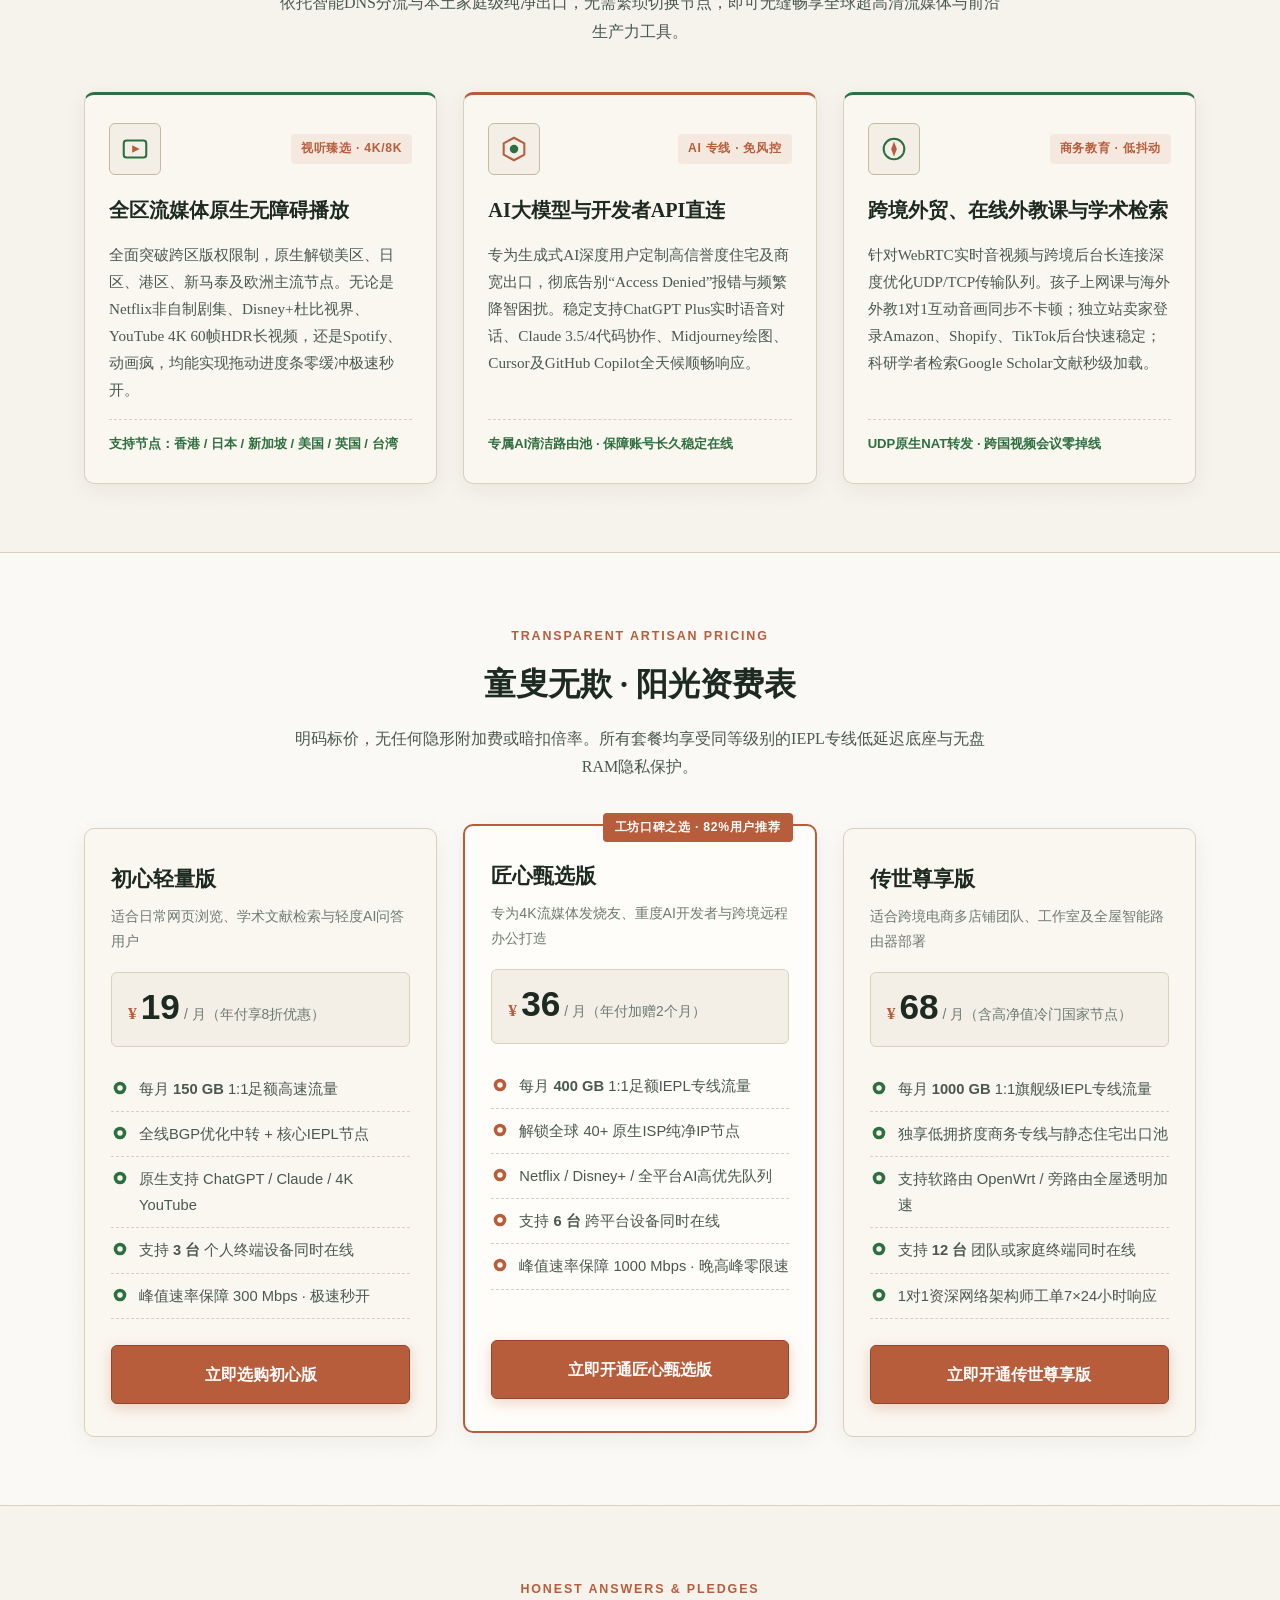
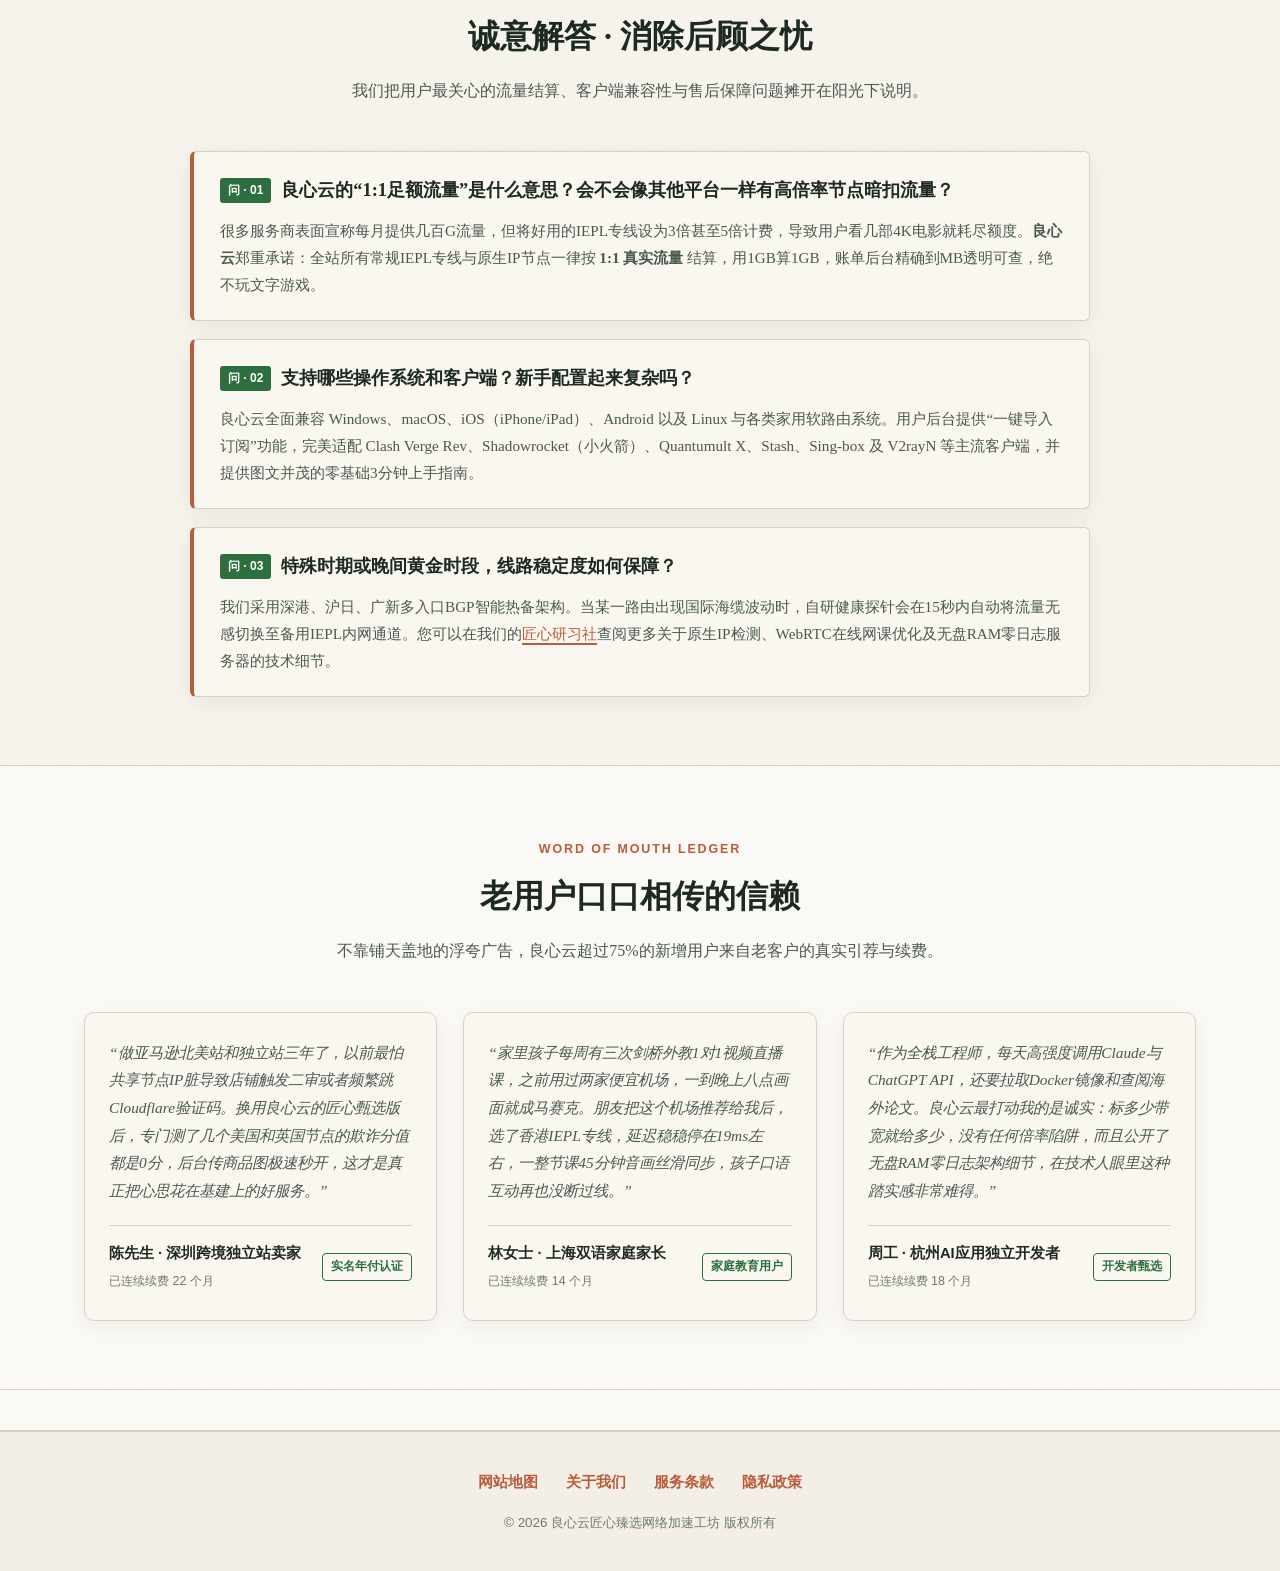
==== commit 420bb10b: "Clarify airport brand and usage in homepage titles" ====
--- a/index.html
+++ b/index.html
@@ -4,12 +4,12 @@
 <head>
 <meta charset="utf-8"/>
 <meta content="width=device-width, initial-scale=1.0" name="viewport"/>
-<title>良心云 - 免费体验、清晰套餐与实用选购指南 | 看懂再买更放心</title>
+<title>良心云机场｜读懂套餐、流量预算与订阅选购指南</title>
 <meta content="选得明白，用得合适。良心云机场提供节点订阅，面向日常浏览、在线学习与影音接入需求。像挑选一份合用的配方，从自己的设备、流量和使用周期出发，读懂配置条件与套餐细则，再查看价格，选择适用方案。" name="description"/>
 <meta content="良心云, 良心云机场, 机场推荐, 免费体验, 套餐怎么选, 月付年付, IP纯净度, 海外网购" name="keywords"/>
 <link href="https://liangxin-yun.mom/" rel="canonical"/>
 <!-- Open Graph Meta Tags -->
-<meta content="良心云 - 免费体验、清晰套餐与实用选购指南 | 看懂再买更放心" property="og:title"/>
+<meta content="良心云机场｜读懂套餐、流量预算与订阅选购指南" property="og:title"/>
 <meta content="选得明白，用得合适。良心云机场提供节点订阅，面向日常浏览、在线学习与影音接入需求。像挑选一份合用的配方，从自己的设备、流量和使用周期出发，读懂配置条件与套餐细则，再查看价格，选择适用方案。" property="og:description"/>
 <meta content="https://liangxin-yun.mom/hero-artisan-seal.svg" property="og:image"/>
 <meta content="https://liangxin-yun.mom/" property="og:url"/>
@@ -17,7 +17,7 @@
 <meta content="良心云" property="og:site_name"/>
 <!-- Twitter Card Meta Tags -->
 <meta content="summary_large_image" name="twitter:card"/>
-<meta content="良心云 - 免费体验、清晰套餐与实用选购指南 | 看懂再买更放心" name="twitter:title"/>
+<meta content="良心云机场｜读懂套餐、流量预算与订阅选购指南" name="twitter:title"/>
 <meta content="选得明白，用得合适。良心云机场提供节点订阅，面向日常浏览、在线学习与影音接入需求。像挑选一份合用的配方，从自己的设备、流量和使用周期出发，读懂配置条件与套餐细则，再查看价格，选择适用方案。" name="twitter:description"/>
 <meta content="https://liangxin-yun.mom/hero-artisan-seal.svg" name="twitter:image"/>
 <link href="style.css" rel="stylesheet"/>
